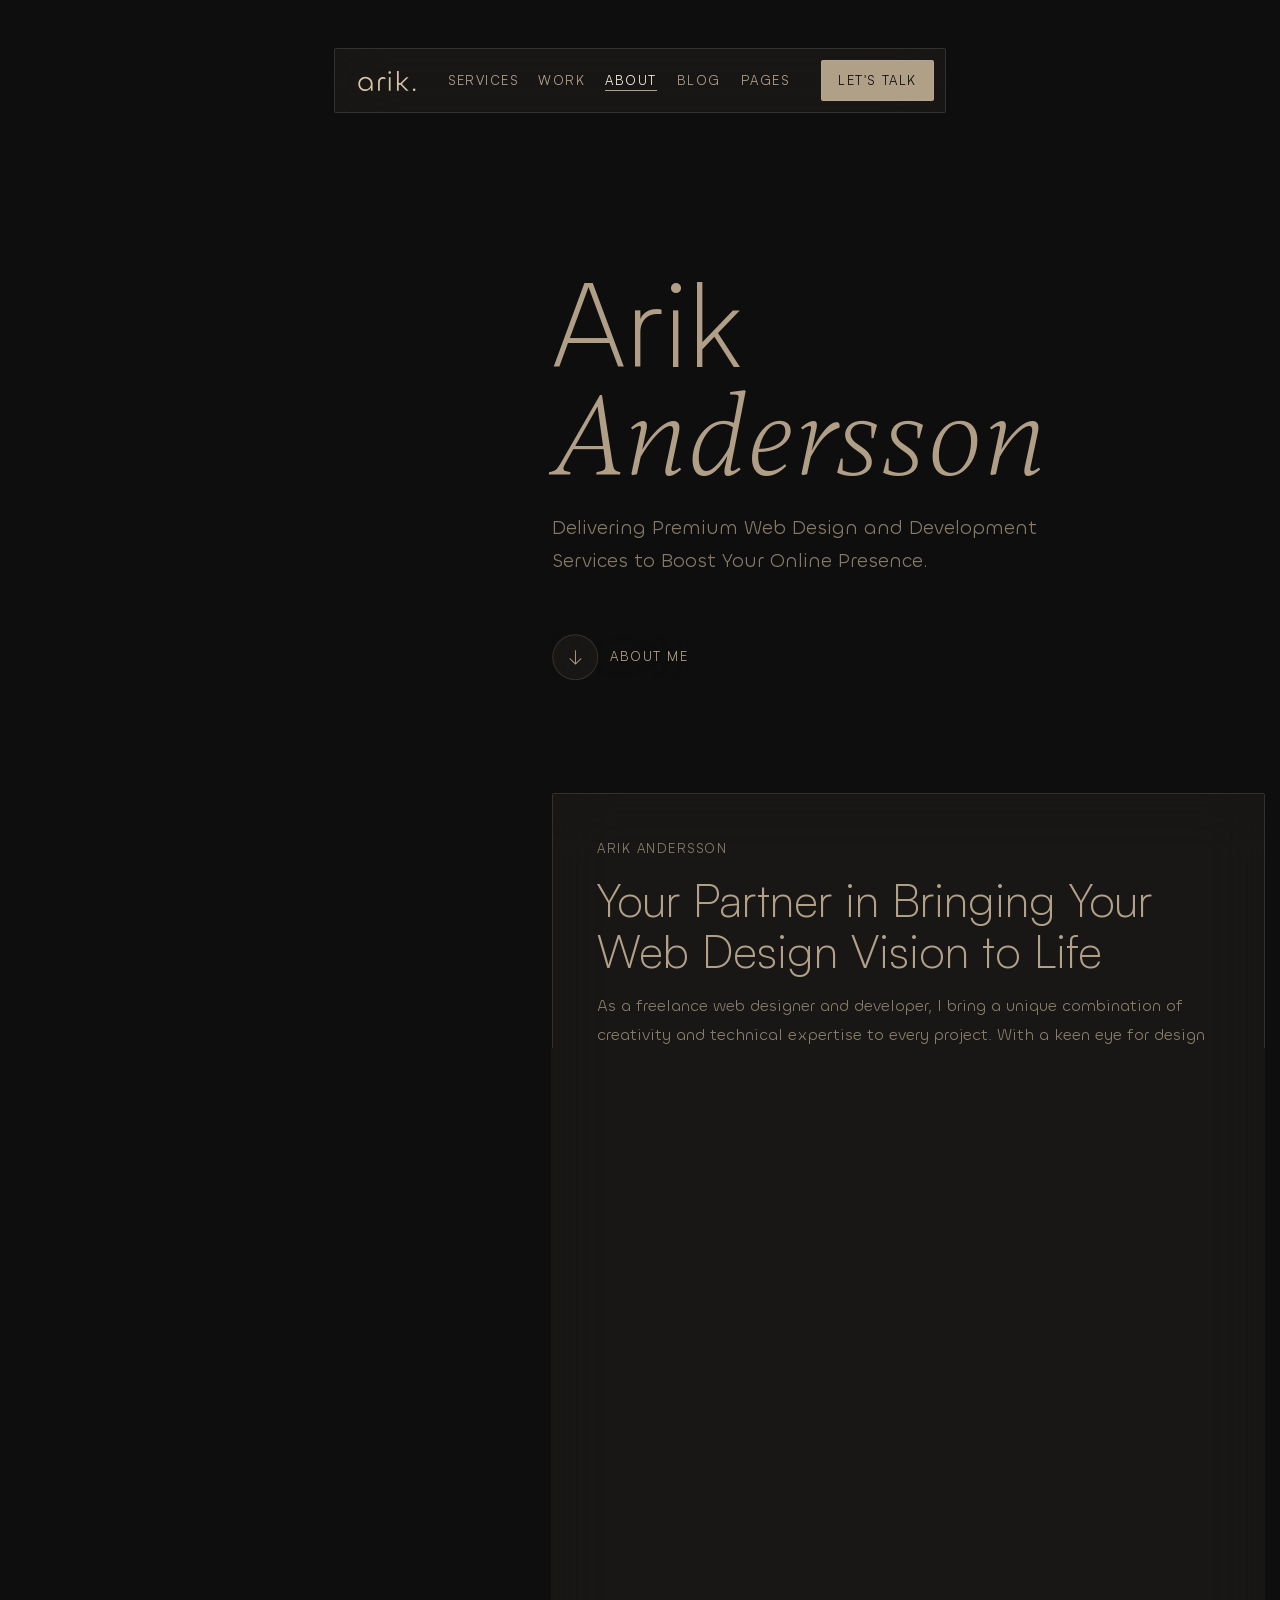
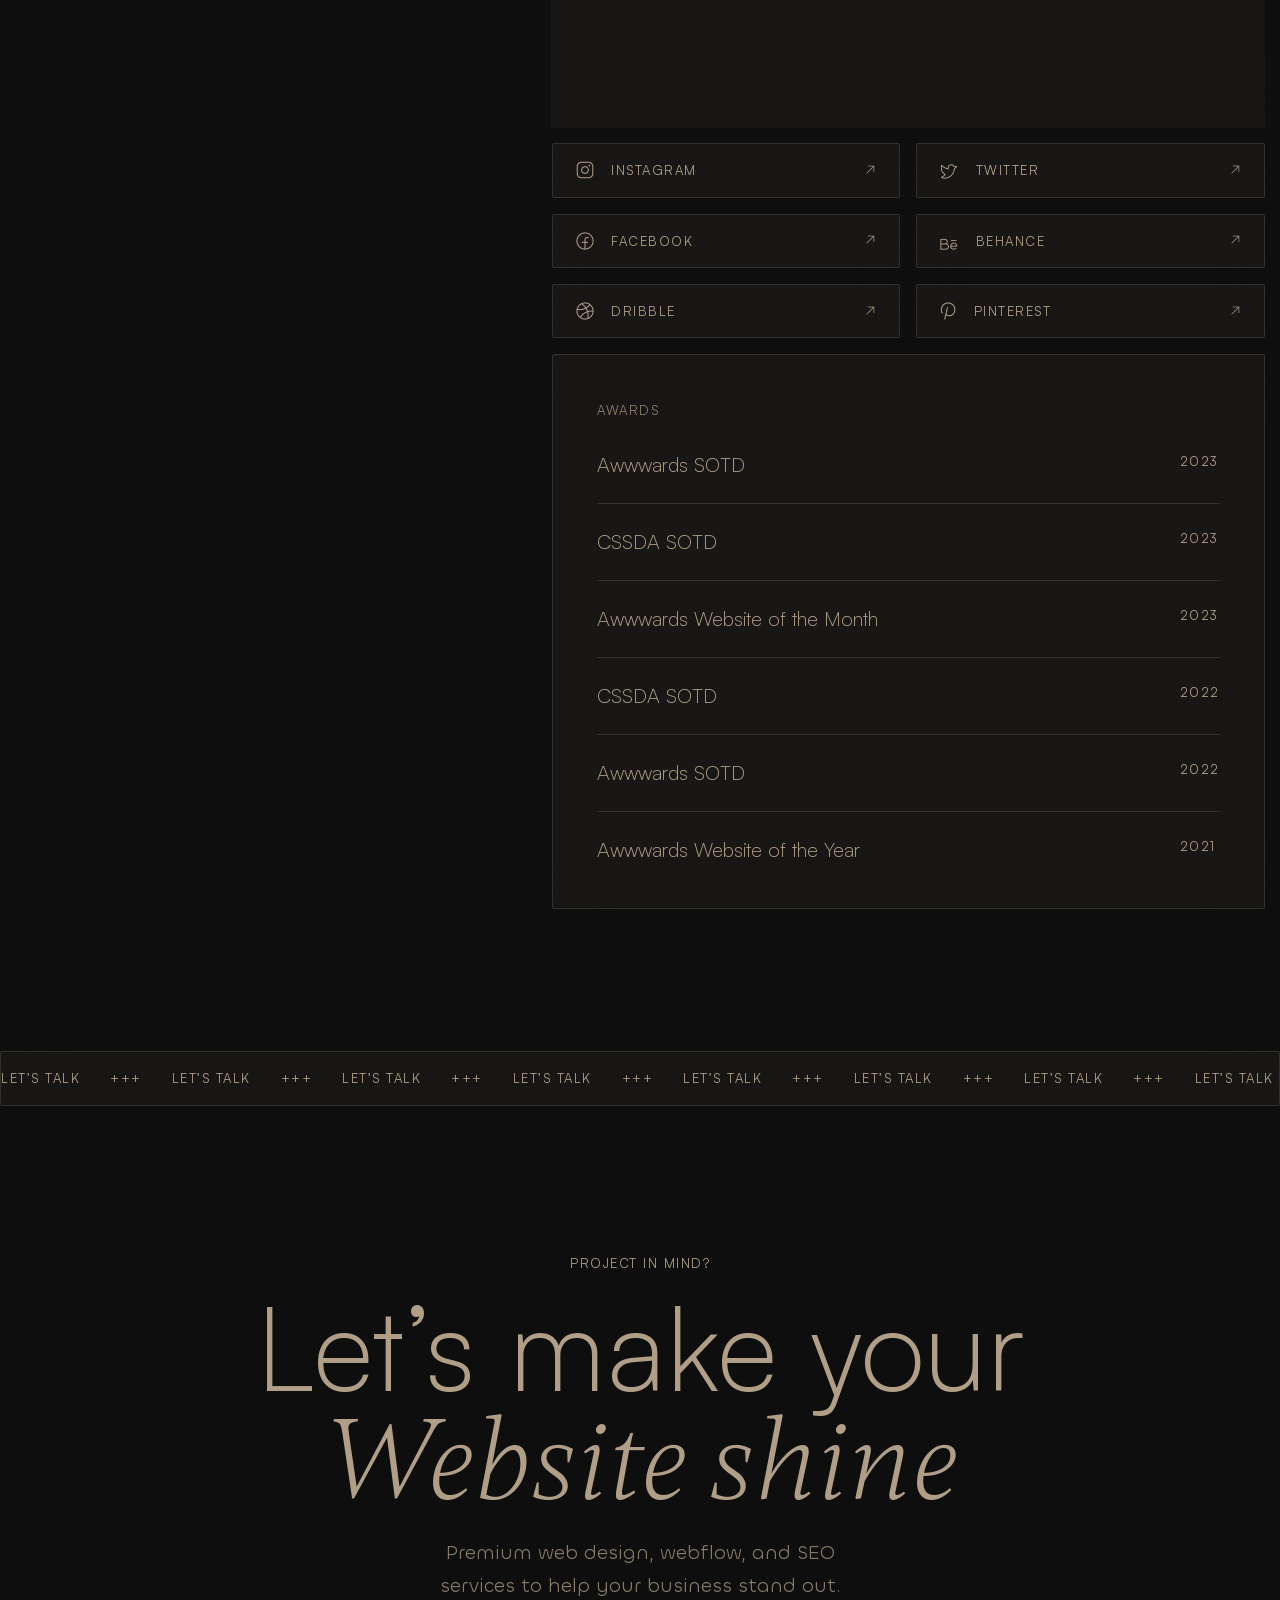
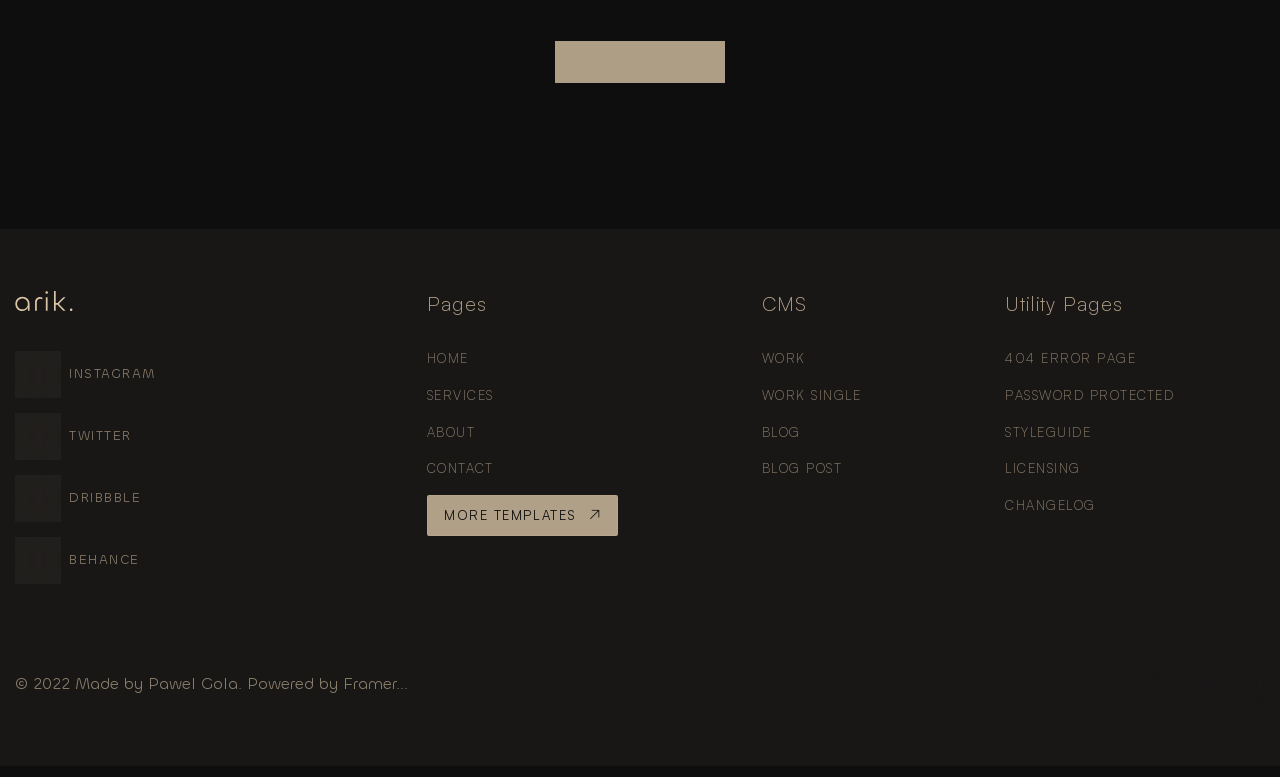
==== about.html @ 5fe17806 "Updates" ====
<!doctype html>
<html lang="en">
	<head>
		<meta charset="UTF-8">
		<meta name="viewport" content="width=device-width, initial-scale=1.0">
		<link rel="preload" href="./assets/fonts/Satoshi-Regular.woff2" as="font" type="font/woff2" crossorigin="anonymous">
		<link rel="preload" href="./assets/fonts/Satoshi-Light.woff2" as="font" type="font/woff2" crossorigin="anonymous">
		<link rel="preload" href="./assets/fonts/Gambetta-LightItalic.woff2" as="font" type="font/woff2" crossorigin="anonymous">
		<link rel="preload" href="./assets/fonts/Chillax-Regular.woff2" as="font" type="font/woff2" crossorigin="anonymous">
		<link rel="preload" href="./assets/fonts/Chillax-Light.woff2" as="font" type="font/woff2" crossorigin="anonymous">
		<link rel="shortcut icon" href="./assets/img/favicon.ico">
		<title>About</title>
		<script type="module" crossorigin="" src="./js/about.min.js?v=1762098791427"></script>
		<link rel="modulepreload" crossorigin="" href="./js/common.min.js?v=1762098791427">
		<link rel="modulepreload" crossorigin="" href="./js/main.min.js?v=1762098791427">
		<link rel="stylesheet" crossorigin="" href="./css/main.min.css?v=1762098791427">
		<link rel="stylesheet" crossorigin="" href="./css/about.min.css?v=1762098791427">
		<link rel="stylesheet" crossorigin="" href="./css/socialblocks.min.css?v=1762098791427">
	</head>
	<body>
		<div class="wrapper">
			<!-- @format -->
			<header data-fls-header="" class="header">
				<div class="header__container">
					<div class="header__body">
						<a href="index.html" class="header__link-logo">
							<img src="./assets/img/logo.svg" alt="Image" class="header__logo">
						</a>
						<div class="header__menu menu">
							<nav class="menu__body">
								<ul class="menu__list">
									<li class="menu__item">
										<a href="services" class="menu__link">Services</a>
									</li>
									<li class="menu__item">
										<a href="work" class="menu__link">Work</a>
									</li>
									<li class="menu__item">
										<a href="about" class="menu__link menu__link--active">About</a>
									</li>
									<li class="menu__item">
										<a href="blog" class="menu__link">Blog</a>
									</li>
									<li class="menu__item">
										<a href="#" class="menu__link">Pages</a>
									</li>
								</ul>
							</nav>
						</div>
						<!--
<fetch url="@components/layout/menu/menu.json">
<each loop='item in response'>
</each>
</fetch>
-->
						<a href="contacts" data-fls-button="" class="header__button button button--lite">Let's talk</a>
						<button type="button" data-fls-menu="" class="icon-menu">
							<span></span>
						</button>
					</div>
				</div>
			</header>
			<!-- @format -->
			<main class="page page--about">
				<article class="about">
					<div class="about__container">
						<figure data-fls-dynamic=".about__header, 768, 1" class="about__picture">
							<picture>
								<source media="(max-width: 600px)" srcset="./assets/img/arik-600.webp" type="image/webp">
								<img class="about__image" alt="Image" src="./assets/img/arik.webp">
							</picture>
						</figure>
						<div class="about__body">
							<div class="about__header">
								<div data-fls-blockhead="" class="about__blockhead blockhead blockhead--left">
									<h1 class="blockhead__title">
										Arik
										<span>Andersson</span>
									</h1>
									<div class="blockhead__text">
										<p>
											Delivering Premium Web Design and Development Services to Boost
              Your Online Presence.
										</p>
									</div>
								</div>
								<a href="#" data-fls-scrollto=".content-about" data-fls-scrollto-top="150" data-fls-button="" class="about__button button button--text button--text-big button--icon-arrow button--arrow-d">About Me</a>
							</div>
							<div class="about__main">
								<section data-fls-border="" class="about__content content-about">
									<div class="content-about__label">Arik Andersson</div>
									<h2 class="content-about__title">Your Partner in Bringing Your Web Design Vision to Life</h2>
									<div class="content-about__text">
										<p>
											As a freelance web designer and developer, I bring a unique
              combination of creativity and technical expertise to every
              project. With a keen eye for design and a passion for delivering
              user-friendly web experiences, I work closely with clients to
              understand their needs and bring their vision to life.
										</p>
										<p>
											My approach is rooted in collaboration and communication, and I
              take pride in my ability to explain technical concepts in simple
              terms. Whether I'm developing a new website from scratch or
              optimizing an existing site for search engines, I always strive
              for excellence in both form and function. With a dedication to
              quality and a commitment to staying on top of the latest trends
              and technologies, I am confident in my ability to deliver
              exceptional results that exceed my clients' expectations.
										</p>
									</div>
									<figure class="content-about__picture">
										<picture>
											<source media="(max-width: 600px)" srcset="./assets/img/about/Image-600.webp" type="image/webp">
											<img alt="Arik" class="content-about__image" src="./assets/img/about/Image.webp">
										</picture>
									</figure>
								</section>
								<ul data-fls-socialblocks="" class="about__social social-blocks">
									<li class="social-blocks__item">
										<a href="#" target="_blank" data-fls-border="" class="social-blocks__link social-blocks__link--icon-s-inst">Instagram</a>
									</li>
									<li class="social-blocks__item">
										<a href="#" target="_blank" data-fls-border="" class="social-blocks__link social-blocks__link--icon-s-twit">Twitter</a>
									</li>
									<li class="social-blocks__item">
										<a data-fls-border="" href="#" target="_blank" class="social-blocks__link social-blocks__link--icon-s-fb">Facebook</a>
									</li>
									<li class="social-blocks__item">
										<a href="#" target="_blank" data-fls-border="" class="social-blocks__link social-blocks__link--icon-s-beh">Behance</a>
									</li>
									<li class="social-blocks__item">
										<a href="#" target="_blank" data-fls-border="" class="social-blocks__link social-blocks__link--icon-s-drb">Dribble</a>
									</li>
									<li class="social-blocks__item">
										<a href="#" target="_blank" data-fls-border="" class="social-blocks__link social-blocks__link--icon-s-pint">Pinterest</a>
									</li>
								</ul>
								<section data-fls-border="" class="about__awards awards-about">
									<h3 class="awards-about__title">Awards</h3>
									<table class="awards-about__table">
										<tr class="awards-about__line">
											<td class="awards-about__label">Awwwards SOTD</td>
											<td class="awards-about__value">2023</td>
										</tr>
										<tr class="awards-about__line">
											<td class="awards-about__label">CSSDA SOTD</td>
											<td class="awards-about__value">2023</td>
										</tr>
										<tr class="awards-about__line">
											<td class="awards-about__label">Awwwards Website of the Month</td>
											<td class="awards-about__value">2023</td>
										</tr>
										<tr class="awards-about__line">
											<td class="awards-about__label">CSSDA SOTD</td>
											<td class="awards-about__value">2022</td>
										</tr>
										<tr class="awards-about__line">
											<td class="awards-about__label">Awwwards SOTD</td>
											<td class="awards-about__value">2022</td>
										</tr>
										<tr class="awards-about__line">
											<td class="awards-about__label">Awwwards Website of the Year</td>
											<td class="awards-about__value">2021</td>
										</tr>
									</table>
								</section>
							</div>
						</div>
					</div>
				</article>
			</main>
			<!-- @format -->
			<aside data-fls-letstalk="" class="lets-talk">
				<div data-fls-border="" data-fls-marquee="" data-fls-marquee-speed="100" class="lets-talk__line line-talk">
					<div class="line-talk__item">Let’s talk</div>
					<div class="line-talk__item">+++</div>
				</div>
				<section class="lets-talk__body">
					<div class="lets-talk__container">
						<div data-fls-blockhead="" class="blockhead blockhead--gap-8">
							<span class="blockhead__label">Project in mind?</span>
							<h2 class="blockhead__title">
								Let’s make your
								<span>Website shine</span>
							</h2>
							<div class="blockhead__text">
								<p>
									Premium web design, webflow, and SEO services to help your business
            stand out.
								</p>
							</div>
							<a href="#" data-fls-button="" class="blockhead__button button button--icon button--lite button--icon-arrow button--arrow-ru">Get in touch</a>
						</div>
					</div>
				</section>
			</aside>
			<!-- @format -->
			<footer data-fls-footer="" class="footer">
				<div class="footer__container">
					<div class="footer__body body-footer">
						<div class="body-footer__content content-footer">
							<a href="#" class="content-footer__link-logo">
								<img src="./assets/img/logo.svg" alt="Logo" class="content-footer__logo">
							</a>
							<ul data-fls-social="" class="content-footer__social social social--text">
								<li class="social__item">
									<a href="#" target="_blank" class="social__link social__link--icon-s-inst">Instagram</a>
								</li>
								<li class="social__item">
									<a href="#" target="_blank" class="social__link social__link--icon-s-twit">Twitter</a>
								</li>
								<li class="social__item">
									<a href="#" target="_blank" class="social__link social__link--icon-s-drb">Dribbble</a>
								</li>
								<li class="social__item">
									<a href="#" target="_blank" class="social__link social__link--icon-s-beh">Behance</a>
								</li>
							</ul>
						</div>
						<div data-fls-spollers="500" class="body-footer__menus">
							<details class="body-footer__menu">
								<summary>
									<h5 class="body-footer__title">Pages</h5>
								</summary>
								<ul class="body-footer__list">
									<li class="body-footer__item">
										<a href="#" class="body-footer__link">Home</a>
									</li>
									<li class="body-footer__item">
										<a href="#" class="body-footer__link">Services</a>
									</li>
									<li class="body-footer__item">
										<a href="#" class="body-footer__link">About</a>
									</li>
									<li class="body-footer__item">
										<a href="#" class="body-footer__link">Contact</a>
									</li>
									<li class="body-footer__item">
										<a href="#" data-fls-button="" class="body-footer__button button button--icon button--lite button--icon-arrow button--arrow-ru">More Templates</a>
									</li>
								</ul>
							</details>
							<details class="body-footer__menu">
								<summary>
									<h5 class="body-footer__title">CMS</h5>
								</summary>
								<ul class="body-footer__list">
									<li class="body-footer__item">
										<a href="#" class="body-footer__link">Work</a>
									</li>
									<li class="body-footer__item">
										<a href="#" class="body-footer__link">Work Single</a>
									</li>
									<li class="body-footer__item">
										<a href="#" class="body-footer__link">Blog</a>
									</li>
									<li class="body-footer__item">
										<a href="#" class="body-footer__link">Blog Post</a>
									</li>
								</ul>
							</details>
							<details class="body-footer__menu">
								<summary>
									<h5 class="body-footer__title">Utility Pages</h5>
								</summary>
								<ul class="body-footer__list">
									<li class="body-footer__item">
										<a href="#" class="body-footer__link">404 Error Page</a>
									</li>
									<li class="body-footer__item">
										<a href="#" class="body-footer__link">Password Protected</a>
									</li>
									<li class="body-footer__item">
										<a href="#" class="body-footer__link">Styleguide</a>
									</li>
									<li class="body-footer__item">
										<a href="#" class="body-footer__link">Licensing</a>
									</li>
									<li class="body-footer__item">
										<a href="#" class="body-footer__link">Changelog</a>
									</li>
								</ul>
							</details>
						</div>
					</div>
					<div class="footer__bottom bottom-footer">
						<div class="bottom-footer__copy">© 2022 Made by Pawel Gola. Powered by Framer...</div>
						<a href="#" data-fls-scrollto="main" data-fls-button="" class="bottom-footer__button button button--text button--text-big button--text-rev button--icon-arrow">To top</a>
					</div>
				</div>
			</footer>
		</div>
	</body>
</html>
---- css/main.min.css ----
*{border:0;margin:0;padding:0}*,:after,:before{box-sizing:border-box}:after,:before{display:inline-block}body,html{height:100%}body{line-height:1;scrollbar-gutter:stable;-ms-text-size-adjust:100%;-moz-text-size-adjust:100%;-webkit-text-size-adjust:100%;-webkit-font-smoothing:antialiased;-moz-osx-font-smoothing:grayscale}button,input,textarea{background-color:transparent;color:inherit;font-family:inherit;font-size:inherit;line-height:inherit}input,textarea{width:100%}label{display:inline-block}button,option,select{cursor:pointer}a{color:inherit;display:inline-block;text-decoration:none}ul li{list-style:none}img{height:auto;max-width:100%;vertical-align:middle}h1,h2,h3,h4,h5,h6{font-size:inherit;font-weight:inherit}@font-face{font-display:swap;font-family:Satoshi;font-style:normal;font-weight:400;src:url(../assets/fonts/Satoshi-Regular.woff2) format("woff2")}@font-face{font-display:swap;font-family:Satoshi;font-style:normal;font-weight:300;src:url(../assets/fonts/Satoshi-Light.woff2) format("woff2")}@font-face{font-display:swap;font-family:Gambetta;font-style:normal;font-weight:400;src:url(../assets/fonts/Gambetta-LightItalic.woff2) format("woff2")}@font-face{font-display:swap;font-family:Chillax;font-style:normal;font-weight:400;src:url(../assets/fonts/Chillax-Regular.woff2) format("woff2")}@font-face{font-display:swap;font-family:Chillax;font-style:normal;font-weight:300;src:url(../assets/fonts/Chillax-Light.woff2) format("woff2")}@font-face{font-display:swap;font-family:iconfont;src:url(../assets/fonts/iconfont.woff2?0c5c655c645f501e19b2b89df40bacbd) format("woff2")}[class*="--icon-"]:before{font-family:iconfont}[class*="--icon-tik"]:before{content:"\f101"}[class*="--icon-s-youtube"]:before{content:"\f102"}[class*="--icon-s-wats"]:before{content:"\f103"}[class*="--icon-s-twit"]:before{content:"\f104"}[class*="--icon-s-twch"]:before{content:"\f105"}[class*="--icon-s-pint"]:before{content:"\f106"}[class*="--icon-s-inst"]:before{content:"\f107"}[class*="--icon-s-fb"]:before{content:"\f108"}[class*="--icon-s-drb"]:before{content:"\f109"}[class*="--icon-s-beh"]:before{content:"\f10a"}[class*="--icon-plus"]:before{content:"\f10b"}[class*="--icon-phone"]:before{content:"\f10c"}[class*="--icon-minus"]:before{content:"\f10d"}[class*="--icon-mail"]:before{content:"\f10e"}[class*="--icon-info"]:before{content:"\f10f"}[class*="--icon-check"]:before{content:"\f110"}[class*="--icon-chain"]:before{content:"\f111"}[class*="--icon-arrow"]:before{content:"\f112"}body{background-color:#0e0e0e;color:hsla(35,41%,75%,.6);font-family:Chillax,sans-serif;font-size:1rem;min-width:20rem}[data-fls-scrolllock] body{overflow:hidden;overscroll-behavior:none;touch-action:none}.wrapper{display:flex;flex-direction:column;min-height:100%;overflow:clip}.wrapper>main{flex:1 1 auto}.wrapper>*{min-width:0}[class*=__container]{margin:0 auto;max-width:89.375rem;padding-left:.9375rem;padding-right:.9375rem}[class*="--arrow-ru"]:before{rotate:45deg}[class*="--arrow-lu"]:before{rotate:-45deg}[class*="--arrow-right"]:before{rotate:90deg}[class*="--arrow-left"]:before{rotate:-90deg}[class*="--arrow-u"]:before{rotate:0deg}[class*="--arrow-d"]:before{rotate:180deg}[class*="--arrow-rd"]:before{rotate:135deg}[class*="--arrow-ld"]:before{rotate:-135deg}[data-fls-spollers] summary{list-style:none}[data-fls-spollers] summary::-webkit-details-marker,[data-fls-spollers] summary::marker{display:none}.spollers{display:grid;gap:.9375rem}.spollers__item{font-size:1.25rem}.spollers__title{border:.0625rem solid #eee;border-radius:.3125rem;cursor:default;list-style:none;padding:.625rem .9375rem;position:relative;text-align:left;width:100%}.spollers__title::-webkit-details-marker,.spollers__title::marker{display:none}.--spoller-init .spollers__title{cursor:pointer}.--spoller-init .spollers__title:after,.--spoller-init .spollers__title:before{background-color:#000;content:"";height:.125rem;position:absolute;right:.625rem;top:50%;transition:transform .5s ease 0s;width:.9375rem}.--spoller-init .spollers__title:before{transform:translate(-75%,-50%) rotate(40deg)}.--spoller-init .spollers__title:after{transform:translateY(-50%) rotate(-40deg)}.--spoller-init .spollers__title.--spoller-active:before{transform:translateX(-75%) rotate(-40deg)}.--spoller-init .spollers__title.--spoller-active:after{transform:rotate(40deg)}.spollers__body{border:.0625rem solid #eee;border-radius:.3125rem;padding:1.25rem}.menu__list{display:flex;flex-wrap:wrap;gap:.1875rem 1.25rem}.menu__link{color:hsla(35,41%,75%,.8);font-family:Satoshi,sans-serif;font-size:.8125rem;letter-spacing:.09375rem;line-height:1.6;position:relative;text-transform:uppercase;transition:color .5s}.menu__link:after{background-color:hsla(35,41%,75%,.8);bottom:0;content:"";height:.03125rem;left:50%;position:absolute;transition:width .5s,left .5s;width:0}.menu__link--active{color:#f9efe1}.menu__link--active:after{left:0;width:100%}.icon-menu{display:none}.header{left:0;pointer-events:none;position:fixed;right:0;top:.9375rem;z-index:50}.header__container{pointer-events:auto}.header__button,.header__link-logo,.header__logo{position:relative;z-index:5}.header__body{align-items:center;display:flex;gap:.9375rem;padding:.75rem .75rem .75rem 1.5rem;position:relative}.header__body:before{backdrop-filter:blur(1.875rem);border:.0625rem solid hsla(35,41%,75%,.15);border-radius:.125rem;content:"";height:100%;left:0;position:absolute;top:0;transition:all .5s;width:100%;z-index:2}.footer,.header__body:before{background-color:hsla(35,41%,75%,.05)}.footer__container{max-width:101.875rem}.body-footer{display:flex;row-gap:1.875rem}.body-footer__content{flex:0 28.75%}.body-footer__menus{display:flex;flex-grow:1;flex-wrap:wrap}.body-footer__menu{flex-grow:1}.body-footer__title{color:hsla(35,41%,75%,.8);font-family:Satoshi,sans-serif;font-size:1.25rem;font-weight:300;letter-spacing:.0625rem;line-height:1.4}.--spoller-init .body-footer__title{align-items:center;display:flex;gap:.3125rem}.--spoller-init .body-footer__title:after{color:#fff;content:"";content:"\f112";font-family:iconfont;font-size:.625rem;rotate:180deg;transition:rotate .3s}.--spoller-active .body-footer__title:after{rotate:0deg}.body-footer__item:not(:last-child){margin-bottom:1rem}.body-footer__link{font-family:Satoshi,sans-serif;font-size:.8125rem;font-weight:300;letter-spacing:.09375rem;line-height:1.6;text-transform:uppercase;transition:color .3s}.body-footer__button{white-space:nowrap}.content-footer{display:flex;flex-direction:column}.content-footer__social.social{gap:1rem}.bottom-footer{align-items:center;display:flex;gap:1.25rem;justify-content:space-between}.bottom-footer__copy,.button{line-height:1.6}.button{align-items:center;backdrop-filter:blur(1.875rem);background-color:hsla(35,41%,75%,.05);border:.0625rem solid hsla(35,41%,75%,.15);border-radius:.125rem;color:hsla(35,41%,75%,.8);display:inline-flex;font-family:Satoshi,sans-serif;font-size:.8125rem;height:2.5625rem;justify-content:center;letter-spacing:.12em;padding:.625rem 1rem;text-transform:uppercase;transition:all .5s}.button--lite{background-color:hsla(35,41%,75%,.8);border:.0625rem solid hsla(35,41%,75%,.15);color:#0e0e0e}.button--icon{flex-direction:row-reverse;gap:.75rem}.button--icon:before{display:inline-block;font-size:.8125rem}.button--text{background-color:transparent;border:none;gap:.75rem;padding:0}.button--text:before{align-content:center;aspect-ratio:1;background-color:hsla(35,41%,75%,.05);border:.0625rem solid hsla(35,41%,75%,.15);border-radius:50%;text-align:center;transition:all .5s;width:2rem}.button--text-rev{flex-direction:row-reverse}.button--fw{width:100%}.social{align-items:center;display:flex;flex-wrap:wrap;gap:.625rem}.social--text .social__link{align-items:center;display:flex;font-size:.8125rem;gap:.5rem;letter-spacing:.09375rem;line-height:1.6;text-transform:uppercase}.social__item{flex-shrink:0}.social__link:before{align-content:center;aspect-ratio:1;backdrop-filter:blur(1.875rem);background-color:hsla(35,41%,75%,.05);border:.0625rem solid hsla(35,41%,75%,.15);border-radius:50%;font-size:.8125rem;text-align:center;transition:all .5s;width:2.875rem}html:not([data-fls-touch]) .social__link:hover:before{background-color:hsla(35,41%,75%,.8);color:#0e0e0e}.line-talk__item{color:hsla(35,41%,75%,.8);font-family:Satoshi,sans-serif;font-size:.8125rem;letter-spacing:.09375rem;line-height:1.6;padding-block:1rem;text-transform:uppercase}[data-fls-border]{backdrop-filter:blur(1.875rem);background-color:hsla(35,41%,75%,.05);border:.0625rem solid hsla(35,41%,75%,.15);border-radius:.125rem}.blockhead{display:grid;justify-items:center;text-align:center;text-wrap:balance}.blockhead--gap-8{gap:.5rem}.blockhead--left{justify-items:start;text-align:left}.blockhead__label,.blockhead__title{color:hsla(35,41%,75%,.8);font-family:Satoshi,sans-serif;max-width:62.5rem}.blockhead__label{font-size:.8125rem;letter-spacing:.09375rem;line-height:1.6;text-transform:uppercase}.blockhead__title{font-weight:300}.blockhead__title span{display:block;font-family:Gambetta,serif}.blockhead__text{line-height:1.7;max-width:37.5rem}.blockhead__button{margin-top:1.5rem}@media (max-width:53.125em){.body-footer,.body-footer__menus{column-gap:1.25rem}}@media (max-height:53.125em) and (max-width:20em){.blockhead__title--size-160{font-size:2.8125rem}}@media (max-width:47.99875em) and (any-hover:none){.icon-menu{cursor:default}}@media (max-width:47.99875em){.menu{flex-grow:1}.menu__body{background-color:hsla(0,0%,5%,.8);height:100svh;left:100%;overflow:auto;padding:6.875rem .9375rem 1.875rem}.menu__body,.menu__body:before{position:fixed;top:0;transition:left .3s;width:100%}.menu__body:before{content:"";height:4.375rem;left:-100%;z-index:2}[data-fls-menu-open] .menu__body,[data-fls-menu-open] .menu__body:before{left:0}.menu__list{align-items:flex-end;flex-direction:column;gap:.9375rem 1.25rem}.menu__link{font-size:1.5rem}.icon-menu{display:block;height:1.125rem;position:relative;width:1.875rem;z-index:5}.icon-menu span,.icon-menu:after,.icon-menu:before{background-color:hsla(35,41%,75%,.8);content:"";height:.125rem;position:absolute;right:0;transition:all .3s ease 0s;width:100%}.icon-menu:before{top:0}.icon-menu:after{bottom:0}.icon-menu span{top:calc(50% - .0625rem)}[data-fls-menu-open] .icon-menu span{width:0}[data-fls-menu-open] .icon-menu:before{top:calc(50% - .0625rem);transform:rotate(-45deg)}[data-fls-menu-open] .icon-menu:after{bottom:calc(50% - .0625rem);transform:rotate(45deg)}.body-footer{flex-direction:column}.body-footer__menus{justify-content:center}.content-footer{align-items:center;text-align:center}.content-footer__social.social{justify-content:center}.content-footer__social.social .social__link{font-size:0;gap:0}.bottom-footer{align-items:center;flex-direction:column;justify-content:center;text-align:center}}@media (max-width:34.375em){.body-footer__button.button{font-size:.75rem;letter-spacing:.0125rem}}@media (max-width:31.25em){.body-footer__menu,.body-footer__menus{align-items:center;flex-direction:column}.body-footer__menu{display:flex;justify-content:center;text-align:center}}@media (max-width:29.99875em){.button{letter-spacing:.05em}}@media (max-width:20em){.footer{padding-block:2.5rem}.footer__body{margin-bottom:1.875rem}.body-footer__menus{row-gap:1.25rem}.body-footer__list{padding-top:1.25rem}.content-footer{gap:1.25rem}.button--text-big:before{font-size:.8125rem;width:2.1875rem}.lets-talk__body{padding-bottom:3.75rem;padding-top:3.75rem}.blockhead{gap:.5rem}.blockhead__title{font-size:2.8125rem}.blockhead__title--size-80{font-size:1.875rem}.blockhead__title--size-96{font-size:2.375rem}.blockhead__title--size-160{font-size:2.8125rem}.blockhead__text{font-size:.9375rem}.blockhead__text--size-18{font-size:.875rem}.blockhead__text--size-24{font-size:1rem}}@media (max-height:53.125em) and (min-width:89.375em){.blockhead__title--size-160{font-size:8rem}}@media (max-height:53.125em) and (min-width:20em) and (max-width:89.375em){.blockhead__title--size-160{font-size:clamp(2.8125rem,1.31700450450625rem + 7.4774774775vw,8rem)}}@media (min-width:20em) and (max-width:89.375em){.footer{padding-block:clamp(2.5rem,2.06756756756875rem + 2.1621621622vw,4rem)}.footer__body{margin-bottom:clamp(1.875rem,.82995495495625rem + 5.2252252252vw,5.5rem)}.body-footer__menus{row-gap:clamp(1.25rem,.8896396396375rem + 1.8018018018vw,2.5rem)}.body-footer__list{padding-top:clamp(1.25rem,1.03378378378125rem + 1.0810810811vw,2rem)}.content-footer{gap:clamp(1.25rem,.8355855855875rem + 2.0720720721vw,2.6875rem)}.button--text-big:before{font-size:clamp(.8125rem,.7764639639625rem + .1801801802vw,.9375rem);width:clamp(2.1875rem,1.95326576576875rem + 1.1711711712vw,3rem)}.lets-talk__body{padding-bottom:clamp(3.75rem,1.9481981982rem + 9.009009009vw,10rem);padding-top:clamp(3.75rem,1.9481981982rem + 9.009009009vw,10rem)}.blockhead{gap:clamp(.5rem,.35585585585625rem + .7207207207vw,1rem)}.blockhead__title{font-size:clamp(2.8125rem,1.31700450450625rem + 7.4774774775vw,8rem)}.blockhead__title--size-80{font-size:clamp(1.875rem,.9740990991rem + 4.5045045045vw,5rem)}.blockhead__title--size-96{font-size:clamp(2.375rem,.1768018018rem + 10.990990991vw,10rem)}.blockhead__title--size-160{font-size:clamp(2.8125rem,.740427927925rem + 10.3603603604vw,10rem)}.blockhead__text{font-size:clamp(.9375rem,.8474099099125rem + .4504504505vw,1.25rem)}.blockhead__text--size-18{font-size:clamp(.875rem,.802927927925rem + .3603603604vw,1.125rem)}.blockhead__text--size-24{font-size:clamp(1rem,.85585585585625rem + .7207207207vw,1.5rem)}}@media (min-width:47.99875em){.menu{position:relative;z-index:5}.header{top:3rem}.header__body{gap:2rem;padding-left:1.5rem}.header{display:flex;justify-content:center}.content-footer__social.social{align-items:flex-start;flex-direction:column}}@media (min-width:53.125em) and (max-width:89.375em){.body-footer,.body-footer__menus{column-gap:clamp(1.25rem,-2.78017241379375rem + 7.5862068966vw,4rem)}}@media (min-width:89.375em){.footer{padding-block:4rem}.footer__body{margin-bottom:5.5rem}.body-footer,.body-footer__menus{column-gap:4rem}.body-footer__menus{row-gap:2.5rem}.body-footer__list{padding-top:2rem}.content-footer{gap:2.6875rem}.button--text-big:before{font-size:.9375rem;width:3rem}.lets-talk__body{padding-bottom:10rem;padding-top:10rem}.blockhead{gap:1rem}.blockhead__title{font-size:8rem}.blockhead__title--size-80{font-size:5rem}.blockhead__title--size-160,.blockhead__title--size-96{font-size:10rem}.blockhead__text{font-size:1.25rem}.blockhead__text--size-18{font-size:1.125rem}.blockhead__text--size-24{font-size:1.5rem}}@media (any-hover:hover){.menu__link:hover{color:#f9efe1}.menu__link:hover:after{left:0;width:100%}.button:hover{background-color:hsla(35,41%,75%,.8);color:#0e0e0e}.button--lite:hover{background-color:hsla(35,41%,75%,.05);color:hsla(35,41%,75%,.8)}.button--text:hover{background-color:transparent;color:hsla(35,41%,75%,.8)}.button--text:hover:before{background-color:hsla(35,41%,75%,.8);color:#0e0e0e}}@media (any-hover:hover) and (any-pointer:fine){.body-footer__link:hover{color:hsla(35,41%,75%,.8)}}
---- css/about.min.css ----
.about__container{row-gap:1.875rem}.about__picture{position:relative}.about__image{mix-blend-mode:lighten;position:sticky;top:0}.about__main{display:grid;gap:1rem}.about__social>*{flex:1 1 16rem}.content-about{display:grid;gap:1rem}.content-about__label{font-family:Satoshi,sans-serif;font-size:.8125rem;letter-spacing:.09375rem;line-height:1.6;text-transform:uppercase}.content-about__title{color:hsla(35,41%,75%,.8);font-family:Satoshi,sans-serif;font-weight:300;line-height:1.1}.content-about__text{line-height:1.8}.content-about__text p:not(:last-child){margin-bottom:1.5625rem}.content-about__picture{border:.0625rem solid hsla(35,41%,75%,.15);border-radius:.125rem;overflow:hidden;position:relative}.content-about__picture:before{background:url(../assets/img/noise.webp) 0 0 repeat;content:"";height:100%;left:0;position:absolute;top:0;width:100%}.awards-about__title{font-family:Satoshi,sans-serif;font-size:.8125rem;letter-spacing:.09375rem;line-height:1.6;text-transform:uppercase}.awards-about__table{border-collapse:collapse;color:hsla(35,41%,75%,.8);font-family:Satoshi,sans-serif}.awards-about__line td{border-bottom:.0625rem solid hsla(35,41%,75%,.15);padding-block:1.5rem}.awards-about__line:first-child td{padding-top:0}.awards-about__line:last-child td{border:0;padding-bottom:0}.awards-about__label{font-size:1.25rem;font-weight:300;line-height:1.4;padding-right:.625rem;width:100%}.awards-about__value{font-size:.8125rem;letter-spacing:.09375rem;line-height:1.6;vertical-align:top}@media (max-width:47.99875em){.about__header{display:flex;flex-direction:column}.about__blockhead{justify-items:center;text-align:center}}@media (max-width:20em){.page--about{padding-bottom:1.875rem;padding-top:6.25rem}.about__container{column-gap:1.875rem}.about__body{padding-top:.625rem}.about__header:not(:last-child){margin-bottom:2.5rem}.about__blockhead:not(:last-child){margin-bottom:1.25rem}.content-about{padding:1.25rem}.content-about__title{font-size:2rem}.awards-about{padding:1.25rem}.awards-about__title:not(:last-child){margin-bottom:1.25rem}}@media (min-width:20em) and (max-width:89.375em){.page--about{padding-bottom:clamp(1.875rem,-.46734234234375rem + 11.7117117117vw,10rem);padding-top:clamp(6.25rem,4.01576576576875rem + 11.1711711712vw,14rem)}.about__container{column-gap:clamp(1.875rem,.9740990991rem + 4.5045045045vw,5rem)}.about__body{padding-top:clamp(.625rem,-.347972972975rem + 4.8648648649vw,4rem)}.about__header:not(:last-child){margin-bottom:clamp(2.5rem,.9144144144125rem + 7.9279279279vw,8rem)}.about__blockhead:not(:last-child){margin-bottom:clamp(1.25rem,.45720720720625rem + 3.963963964vw,4rem)}.content-about{padding:clamp(1.25rem,.74549549549375rem + 2.5225225225vw,3rem)}.content-about__title{font-size:clamp(2rem,1.7117117117125rem + 1.4414414414vw,3rem)}.awards-about{padding:clamp(1.25rem,.74549549549375rem + 2.5225225225vw,3rem)}.awards-about__title:not(:last-child){margin-bottom:clamp(1.25rem,1.03378378378125rem + 1.0810810811vw,2rem)}}@media (min-width:47.99875em){.about__container{display:flex}.about__picture{flex:1 1 32.5rem}.about__body{flex:1 1 50rem}}@media (min-width:89.375em){.page--about{padding-bottom:10rem;padding-top:14rem}.about__container{column-gap:5rem}.about__body{padding-top:4rem}.about__header:not(:last-child){margin-bottom:8rem}.about__blockhead:not(:last-child){margin-bottom:4rem}.content-about{padding:3rem}.content-about__title{font-size:3rem}.awards-about{padding:3rem}.awards-about__title:not(:last-child){margin-bottom:2rem}}
---- css/socialblocks.min.css ----
.social-blocks{display:flex;flex-wrap:wrap;gap:1rem}.social-blocks__link{align-items:center;color:hsla(35,41%,75%,.8);display:grid;font-family:Satoshi,sans-serif;font-size:.8125rem;gap:1rem;grid-template-columns:auto 1fr auto;letter-spacing:.09375rem;line-height:1.7;text-transform:uppercase;transition:all .3s}.social-blocks__link:before{font-size:1.125rem;line-height:1}.social-blocks__link:after{content:"\f112";font-family:iconfont;font-size:.6875rem;line-height:1;rotate:45deg}@media (max-width:20em){.social-blocks__link{padding-block:.625rem;padding-inline:.9375rem}}@media (min-width:20em) and (max-width:89.375em){.social-blocks__link{padding-block:clamp(.625rem,.51689189189375rem + .5405405405vw,1rem);padding-inline:clamp(.9375rem,.7753378378375rem + .8108108108vw,1.5rem)}}@media (min-width:89.375em){.social-blocks__link{padding-block:1rem;padding-inline:1.5rem}}@media (any-hover:hover) and (any-pointer:fine){.social-blocks__link:hover{background-color:hsla(35,41%,75%,.8);color:#0e0e0e}}
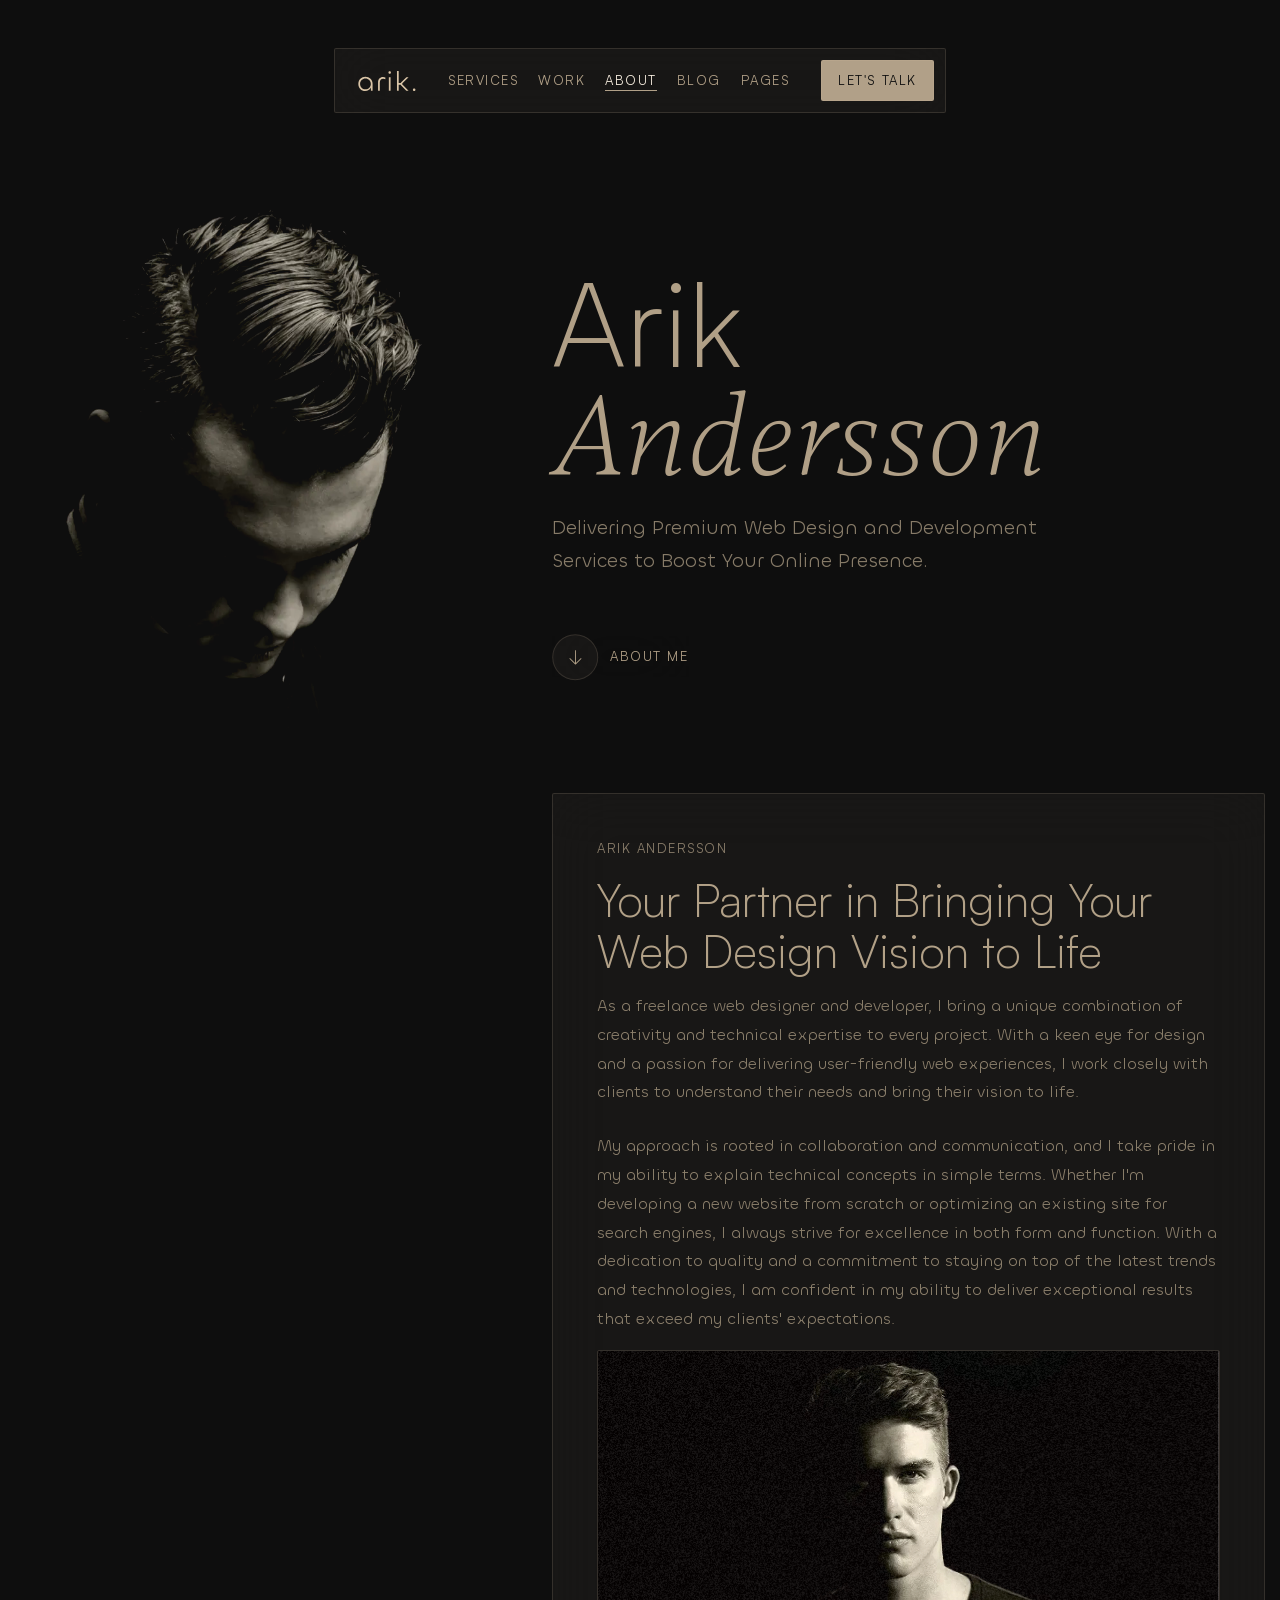
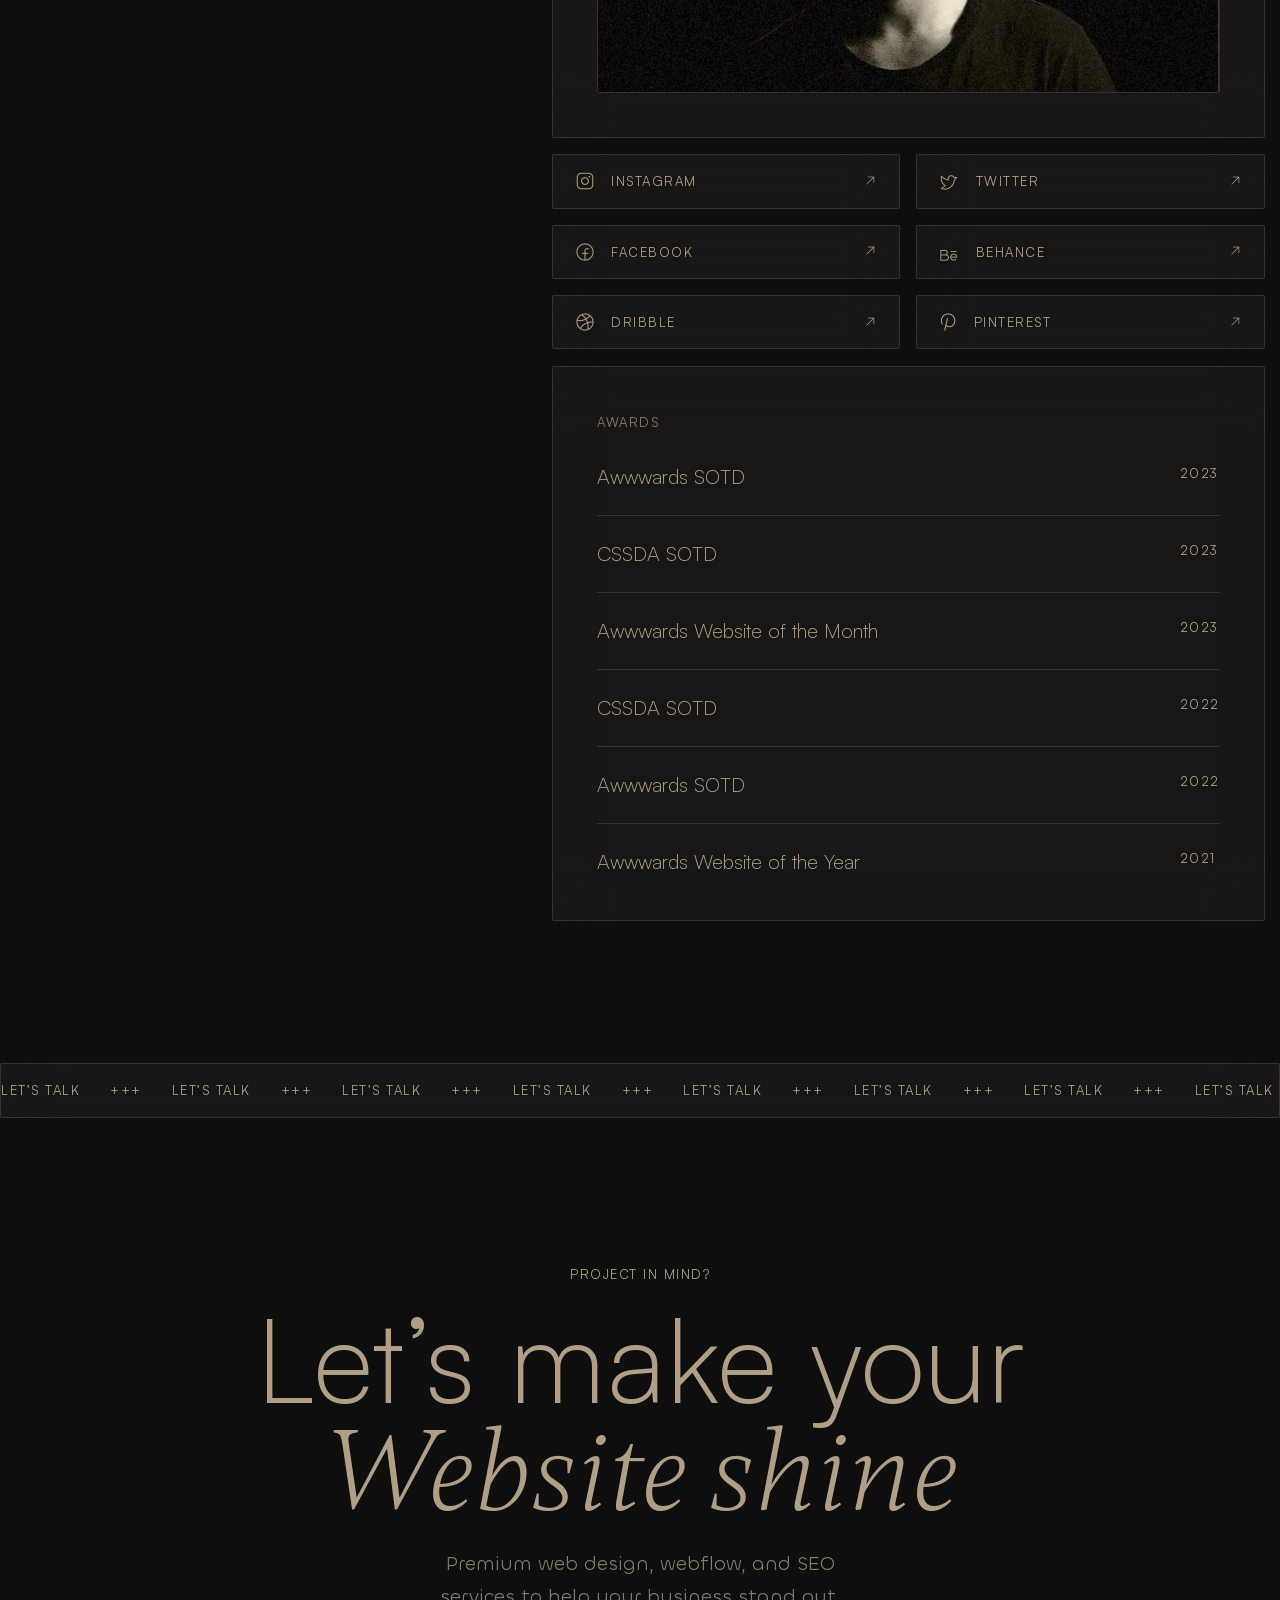
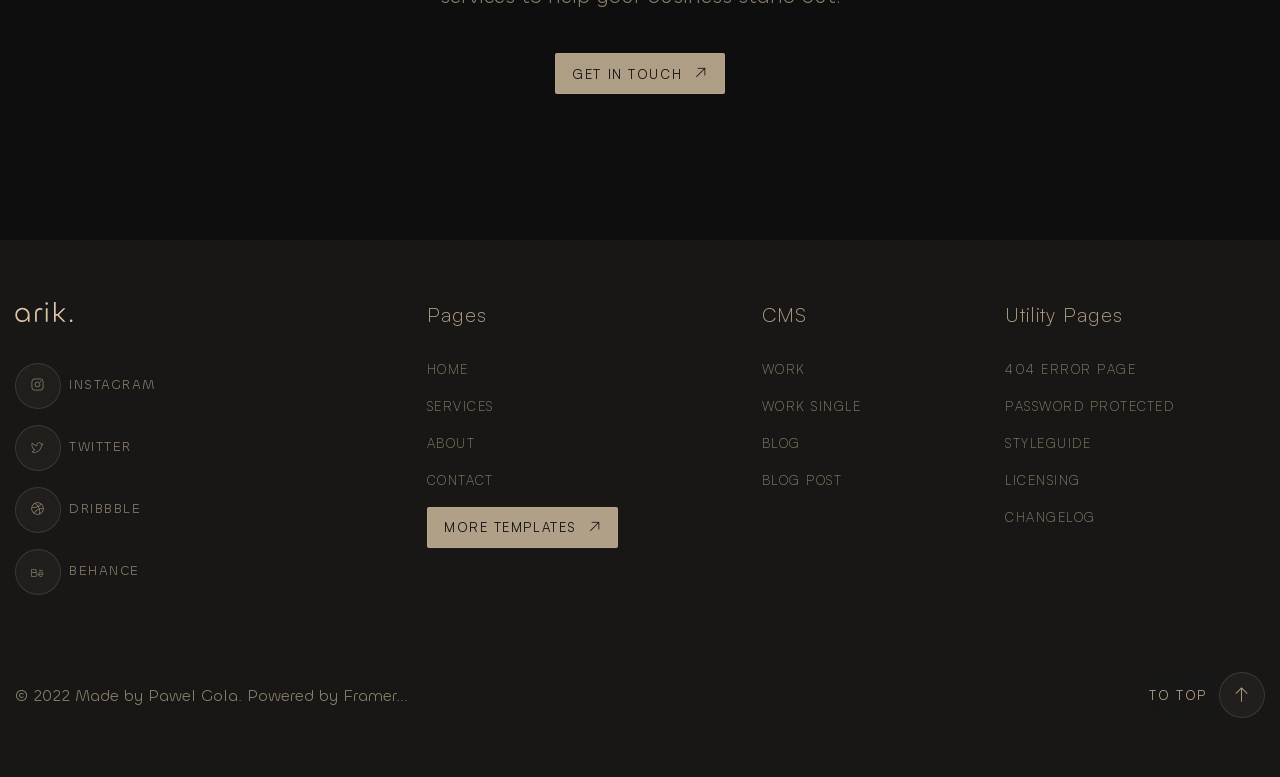
==== commit 3cf725d6: "Updates" ====
--- a/about.html
+++ b/about.html
@@ -10,17 +10,17 @@
 		<link rel="preload" href="./assets/fonts/Chillax-Light.woff2" as="font" type="font/woff2" crossorigin="anonymous">
 		<link rel="shortcut icon" href="./assets/img/favicon.ico">
 		<title>About</title>
-		<script type="module" crossorigin="" src="./js/about.min.js?v=1762098791427"></script>
-		<link rel="modulepreload" crossorigin="" href="./js/common.min.js?v=1762098791427">
-		<link rel="modulepreload" crossorigin="" href="./js/main.min.js?v=1762098791427">
-		<link rel="stylesheet" crossorigin="" href="./css/main.min.css?v=1762098791427">
-		<link rel="stylesheet" crossorigin="" href="./css/about.min.css?v=1762098791427">
-		<link rel="stylesheet" crossorigin="" href="./css/socialblocks.min.css?v=1762098791427">
+		<script type="module" crossorigin="" src="./js/about.min.js?v=1763069227284"></script>
+		<link rel="modulepreload" crossorigin="" href="./js/common.min.js?v=1763069227284">
+		<link rel="modulepreload" crossorigin="" href="./js/main.min.js?v=1763069227284">
+		<link rel="stylesheet" crossorigin="" href="./css/main.min.css?v=1763069227284">
+		<link rel="stylesheet" crossorigin="" href="./css/about.min.css?v=1763069227284">
+		<link rel="stylesheet" crossorigin="" href="./css/socialblocks.min.css?v=1763069227284">
 	</head>
 	<body>
 		<div class="wrapper">
 			<!-- @format -->
-			<header data-fls-header="" class="header">
+			<header data-fls-header="" data-fls-header-scroll="100" data-fls-header-scroll-show="1000" class="header">
 				<div class="header__container">
 					<div class="header__body">
 						<a href="index.html" class="header__link-logo">
@@ -179,18 +179,20 @@
 				<section class="lets-talk__body">
 					<div class="lets-talk__container">
 						<div data-fls-blockhead="" class="blockhead blockhead--gap-8">
-							<span class="blockhead__label">Project in mind?</span>
-							<h2 class="blockhead__title">
+							<span data-fls-watcher="" data-fls-watcher-once="" class="blockhead__label">Project in mind?</span>
+							<h2 data-fls-watcher="" data-fls-watcher-once="" class="blockhead__title">
 								Let’s make your
 								<span>Website shine</span>
 							</h2>
-							<div class="blockhead__text">
+							<div data-fls-watcher="" data-fls-watcher-once="" class="blockhead__text">
 								<p>
 									Premium web design, webflow, and SEO services to help your business
             stand out.
 								</p>
 							</div>
-							<a href="#" data-fls-button="" class="blockhead__button button button--icon button--lite button--icon-arrow button--arrow-ru">Get in touch</a>
+							<div data-fls-watcher="" data-fls-watcher-once="" class="blockhead__footer">
+								<a href="#" data-fls-button="" class="blockhead__button button button--icon button--lite button--icon-arrow button--arrow-ru">Get in touch</a>
+							</div>
 						</div>
 					</div>
 				</section>
--- a/css/main.min.css
+++ b/css/main.min.css
@@ -1 +1 @@
-*{border:0;margin:0;padding:0}*,:after,:before{box-sizing:border-box}:after,:before{display:inline-block}body,html{height:100%}body{line-height:1;scrollbar-gutter:stable;-ms-text-size-adjust:100%;-moz-text-size-adjust:100%;-webkit-text-size-adjust:100%;-webkit-font-smoothing:antialiased;-moz-osx-font-smoothing:grayscale}button,input,textarea{background-color:transparent;color:inherit;font-family:inherit;font-size:inherit;line-height:inherit}input,textarea{width:100%}label{display:inline-block}button,option,select{cursor:pointer}a{color:inherit;display:inline-block;text-decoration:none}ul li{list-style:none}img{height:auto;max-width:100%;vertical-align:middle}h1,h2,h3,h4,h5,h6{font-size:inherit;font-weight:inherit}@font-face{font-display:swap;font-family:Satoshi;font-style:normal;font-weight:400;src:url(../assets/fonts/Satoshi-Regular.woff2) format("woff2")}@font-face{font-display:swap;font-family:Satoshi;font-style:normal;font-weight:300;src:url(../assets/fonts/Satoshi-Light.woff2) format("woff2")}@font-face{font-display:swap;font-family:Gambetta;font-style:normal;font-weight:400;src:url(../assets/fonts/Gambetta-LightItalic.woff2) format("woff2")}@font-face{font-display:swap;font-family:Chillax;font-style:normal;font-weight:400;src:url(../assets/fonts/Chillax-Regular.woff2) format("woff2")}@font-face{font-display:swap;font-family:Chillax;font-style:normal;font-weight:300;src:url(../assets/fonts/Chillax-Light.woff2) format("woff2")}@font-face{font-display:swap;font-family:iconfont;src:url(../assets/fonts/iconfont.woff2?0c5c655c645f501e19b2b89df40bacbd) format("woff2")}[class*="--icon-"]:before{font-family:iconfont}[class*="--icon-tik"]:before{content:"\f101"}[class*="--icon-s-youtube"]:before{content:"\f102"}[class*="--icon-s-wats"]:before{content:"\f103"}[class*="--icon-s-twit"]:before{content:"\f104"}[class*="--icon-s-twch"]:before{content:"\f105"}[class*="--icon-s-pint"]:before{content:"\f106"}[class*="--icon-s-inst"]:before{content:"\f107"}[class*="--icon-s-fb"]:before{content:"\f108"}[class*="--icon-s-drb"]:before{content:"\f109"}[class*="--icon-s-beh"]:before{content:"\f10a"}[class*="--icon-plus"]:before{content:"\f10b"}[class*="--icon-phone"]:before{content:"\f10c"}[class*="--icon-minus"]:before{content:"\f10d"}[class*="--icon-mail"]:before{content:"\f10e"}[class*="--icon-info"]:before{content:"\f10f"}[class*="--icon-check"]:before{content:"\f110"}[class*="--icon-chain"]:before{content:"\f111"}[class*="--icon-arrow"]:before{content:"\f112"}body{background-color:#0e0e0e;color:hsla(35,41%,75%,.6);font-family:Chillax,sans-serif;font-size:1rem;min-width:20rem}[data-fls-scrolllock] body{overflow:hidden;overscroll-behavior:none;touch-action:none}.wrapper{display:flex;flex-direction:column;min-height:100%;overflow:clip}.wrapper>main{flex:1 1 auto}.wrapper>*{min-width:0}[class*=__container]{margin:0 auto;max-width:89.375rem;padding-left:.9375rem;padding-right:.9375rem}[class*="--arrow-ru"]:before{rotate:45deg}[class*="--arrow-lu"]:before{rotate:-45deg}[class*="--arrow-right"]:before{rotate:90deg}[class*="--arrow-left"]:before{rotate:-90deg}[class*="--arrow-u"]:before{rotate:0deg}[class*="--arrow-d"]:before{rotate:180deg}[class*="--arrow-rd"]:before{rotate:135deg}[class*="--arrow-ld"]:before{rotate:-135deg}[data-fls-spollers] summary{list-style:none}[data-fls-spollers] summary::-webkit-details-marker,[data-fls-spollers] summary::marker{display:none}.spollers{display:grid;gap:.9375rem}.spollers__item{font-size:1.25rem}.spollers__title{border:.0625rem solid #eee;border-radius:.3125rem;cursor:default;list-style:none;padding:.625rem .9375rem;position:relative;text-align:left;width:100%}.spollers__title::-webkit-details-marker,.spollers__title::marker{display:none}.--spoller-init .spollers__title{cursor:pointer}.--spoller-init .spollers__title:after,.--spoller-init .spollers__title:before{background-color:#000;content:"";height:.125rem;position:absolute;right:.625rem;top:50%;transition:transform .5s ease 0s;width:.9375rem}.--spoller-init .spollers__title:before{transform:translate(-75%,-50%) rotate(40deg)}.--spoller-init .spollers__title:after{transform:translateY(-50%) rotate(-40deg)}.--spoller-init .spollers__title.--spoller-active:before{transform:translateX(-75%) rotate(-40deg)}.--spoller-init .spollers__title.--spoller-active:after{transform:rotate(40deg)}.spollers__body{border:.0625rem solid #eee;border-radius:.3125rem;padding:1.25rem}.menu__list{display:flex;flex-wrap:wrap;gap:.1875rem 1.25rem}.menu__link{color:hsla(35,41%,75%,.8);font-family:Satoshi,sans-serif;font-size:.8125rem;letter-spacing:.09375rem;line-height:1.6;position:relative;text-transform:uppercase;transition:color .5s}.menu__link:after{background-color:hsla(35,41%,75%,.8);bottom:0;content:"";height:.03125rem;left:50%;position:absolute;transition:width .5s,left .5s;width:0}.menu__link--active{color:#f9efe1}.menu__link--active:after{left:0;width:100%}.icon-menu{display:none}.header{left:0;pointer-events:none;position:fixed;right:0;top:.9375rem;z-index:50}.header__container{pointer-events:auto}.header__button,.header__link-logo,.header__logo{position:relative;z-index:5}.header__body{align-items:center;display:flex;gap:.9375rem;padding:.75rem .75rem .75rem 1.5rem;position:relative}.header__body:before{backdrop-filter:blur(1.875rem);border:.0625rem solid hsla(35,41%,75%,.15);border-radius:.125rem;content:"";height:100%;left:0;position:absolute;top:0;transition:all .5s;width:100%;z-index:2}.footer,.header__body:before{background-color:hsla(35,41%,75%,.05)}.footer__container{max-width:101.875rem}.body-footer{display:flex;row-gap:1.875rem}.body-footer__content{flex:0 28.75%}.body-footer__menus{display:flex;flex-grow:1;flex-wrap:wrap}.body-footer__menu{flex-grow:1}.body-footer__title{color:hsla(35,41%,75%,.8);font-family:Satoshi,sans-serif;font-size:1.25rem;font-weight:300;letter-spacing:.0625rem;line-height:1.4}.--spoller-init .body-footer__title{align-items:center;display:flex;gap:.3125rem}.--spoller-init .body-footer__title:after{color:#fff;content:"";content:"\f112";font-family:iconfont;font-size:.625rem;rotate:180deg;transition:rotate .3s}.--spoller-active .body-footer__title:after{rotate:0deg}.body-footer__item:not(:last-child){margin-bottom:1rem}.body-footer__link{font-family:Satoshi,sans-serif;font-size:.8125rem;font-weight:300;letter-spacing:.09375rem;line-height:1.6;text-transform:uppercase;transition:color .3s}.body-footer__button{white-space:nowrap}.content-footer{display:flex;flex-direction:column}.content-footer__social.social{gap:1rem}.bottom-footer{align-items:center;display:flex;gap:1.25rem;justify-content:space-between}.bottom-footer__copy,.button{line-height:1.6}.button{align-items:center;backdrop-filter:blur(1.875rem);background-color:hsla(35,41%,75%,.05);border:.0625rem solid hsla(35,41%,75%,.15);border-radius:.125rem;color:hsla(35,41%,75%,.8);display:inline-flex;font-family:Satoshi,sans-serif;font-size:.8125rem;height:2.5625rem;justify-content:center;letter-spacing:.12em;padding:.625rem 1rem;text-transform:uppercase;transition:all .5s}.button--lite{background-color:hsla(35,41%,75%,.8);border:.0625rem solid hsla(35,41%,75%,.15);color:#0e0e0e}.button--icon{flex-direction:row-reverse;gap:.75rem}.button--icon:before{display:inline-block;font-size:.8125rem}.button--text{background-color:transparent;border:none;gap:.75rem;padding:0}.button--text:before{align-content:center;aspect-ratio:1;background-color:hsla(35,41%,75%,.05);border:.0625rem solid hsla(35,41%,75%,.15);border-radius:50%;text-align:center;transition:all .5s;width:2rem}.button--text-rev{flex-direction:row-reverse}.button--fw{width:100%}.social{align-items:center;display:flex;flex-wrap:wrap;gap:.625rem}.social--text .social__link{align-items:center;display:flex;font-size:.8125rem;gap:.5rem;letter-spacing:.09375rem;line-height:1.6;text-transform:uppercase}.social__item{flex-shrink:0}.social__link:before{align-content:center;aspect-ratio:1;backdrop-filter:blur(1.875rem);background-color:hsla(35,41%,75%,.05);border:.0625rem solid hsla(35,41%,75%,.15);border-radius:50%;font-size:.8125rem;text-align:center;transition:all .5s;width:2.875rem}html:not([data-fls-touch]) .social__link:hover:before{background-color:hsla(35,41%,75%,.8);color:#0e0e0e}.line-talk__item{color:hsla(35,41%,75%,.8);font-family:Satoshi,sans-serif;font-size:.8125rem;letter-spacing:.09375rem;line-height:1.6;padding-block:1rem;text-transform:uppercase}[data-fls-border]{backdrop-filter:blur(1.875rem);background-color:hsla(35,41%,75%,.05);border:.0625rem solid hsla(35,41%,75%,.15);border-radius:.125rem}.blockhead{display:grid;justify-items:center;text-align:center;text-wrap:balance}.blockhead--gap-8{gap:.5rem}.blockhead--left{justify-items:start;text-align:left}.blockhead__label,.blockhead__title{color:hsla(35,41%,75%,.8);font-family:Satoshi,sans-serif;max-width:62.5rem}.blockhead__label{font-size:.8125rem;letter-spacing:.09375rem;line-height:1.6;text-transform:uppercase}.blockhead__title{font-weight:300}.blockhead__title span{display:block;font-family:Gambetta,serif}.blockhead__text{line-height:1.7;max-width:37.5rem}.blockhead__button{margin-top:1.5rem}@media (max-width:53.125em){.body-footer,.body-footer__menus{column-gap:1.25rem}}@media (max-height:53.125em) and (max-width:20em){.blockhead__title--size-160{font-size:2.8125rem}}@media (max-width:47.99875em) and (any-hover:none){.icon-menu{cursor:default}}@media (max-width:47.99875em){.menu{flex-grow:1}.menu__body{background-color:hsla(0,0%,5%,.8);height:100svh;left:100%;overflow:auto;padding:6.875rem .9375rem 1.875rem}.menu__body,.menu__body:before{position:fixed;top:0;transition:left .3s;width:100%}.menu__body:before{content:"";height:4.375rem;left:-100%;z-index:2}[data-fls-menu-open] .menu__body,[data-fls-menu-open] .menu__body:before{left:0}.menu__list{align-items:flex-end;flex-direction:column;gap:.9375rem 1.25rem}.menu__link{font-size:1.5rem}.icon-menu{display:block;height:1.125rem;position:relative;width:1.875rem;z-index:5}.icon-menu span,.icon-menu:after,.icon-menu:before{background-color:hsla(35,41%,75%,.8);content:"";height:.125rem;position:absolute;right:0;transition:all .3s ease 0s;width:100%}.icon-menu:before{top:0}.icon-menu:after{bottom:0}.icon-menu span{top:calc(50% - .0625rem)}[data-fls-menu-open] .icon-menu span{width:0}[data-fls-menu-open] .icon-menu:before{top:calc(50% - .0625rem);transform:rotate(-45deg)}[data-fls-menu-open] .icon-menu:after{bottom:calc(50% - .0625rem);transform:rotate(45deg)}.body-footer{flex-direction:column}.body-footer__menus{justify-content:center}.content-footer{align-items:center;text-align:center}.content-footer__social.social{justify-content:center}.content-footer__social.social .social__link{font-size:0;gap:0}.bottom-footer{align-items:center;flex-direction:column;justify-content:center;text-align:center}}@media (max-width:34.375em){.body-footer__button.button{font-size:.75rem;letter-spacing:.0125rem}}@media (max-width:31.25em){.body-footer__menu,.body-footer__menus{align-items:center;flex-direction:column}.body-footer__menu{display:flex;justify-content:center;text-align:center}}@media (max-width:29.99875em){.button{letter-spacing:.05em}}@media (max-width:20em){.footer{padding-block:2.5rem}.footer__body{margin-bottom:1.875rem}.body-footer__menus{row-gap:1.25rem}.body-footer__list{padding-top:1.25rem}.content-footer{gap:1.25rem}.button--text-big:before{font-size:.8125rem;width:2.1875rem}.lets-talk__body{padding-bottom:3.75rem;padding-top:3.75rem}.blockhead{gap:.5rem}.blockhead__title{font-size:2.8125rem}.blockhead__title--size-80{font-size:1.875rem}.blockhead__title--size-96{font-size:2.375rem}.blockhead__title--size-160{font-size:2.8125rem}.blockhead__text{font-size:.9375rem}.blockhead__text--size-18{font-size:.875rem}.blockhead__text--size-24{font-size:1rem}}@media (max-height:53.125em) and (min-width:89.375em){.blockhead__title--size-160{font-size:8rem}}@media (max-height:53.125em) and (min-width:20em) and (max-width:89.375em){.blockhead__title--size-160{font-size:clamp(2.8125rem,1.31700450450625rem + 7.4774774775vw,8rem)}}@media (min-width:20em) and (max-width:89.375em){.footer{padding-block:clamp(2.5rem,2.06756756756875rem + 2.1621621622vw,4rem)}.footer__body{margin-bottom:clamp(1.875rem,.82995495495625rem + 5.2252252252vw,5.5rem)}.body-footer__menus{row-gap:clamp(1.25rem,.8896396396375rem + 1.8018018018vw,2.5rem)}.body-footer__list{padding-top:clamp(1.25rem,1.03378378378125rem + 1.0810810811vw,2rem)}.content-footer{gap:clamp(1.25rem,.8355855855875rem + 2.0720720721vw,2.6875rem)}.button--text-big:before{font-size:clamp(.8125rem,.7764639639625rem + .1801801802vw,.9375rem);width:clamp(2.1875rem,1.95326576576875rem + 1.1711711712vw,3rem)}.lets-talk__body{padding-bottom:clamp(3.75rem,1.9481981982rem + 9.009009009vw,10rem);padding-top:clamp(3.75rem,1.9481981982rem + 9.009009009vw,10rem)}.blockhead{gap:clamp(.5rem,.35585585585625rem + .7207207207vw,1rem)}.blockhead__title{font-size:clamp(2.8125rem,1.31700450450625rem + 7.4774774775vw,8rem)}.blockhead__title--size-80{font-size:clamp(1.875rem,.9740990991rem + 4.5045045045vw,5rem)}.blockhead__title--size-96{font-size:clamp(2.375rem,.1768018018rem + 10.990990991vw,10rem)}.blockhead__title--size-160{font-size:clamp(2.8125rem,.740427927925rem + 10.3603603604vw,10rem)}.blockhead__text{font-size:clamp(.9375rem,.8474099099125rem + .4504504505vw,1.25rem)}.blockhead__text--size-18{font-size:clamp(.875rem,.802927927925rem + .3603603604vw,1.125rem)}.blockhead__text--size-24{font-size:clamp(1rem,.85585585585625rem + .7207207207vw,1.5rem)}}@media (min-width:47.99875em){.menu{position:relative;z-index:5}.header{top:3rem}.header__body{gap:2rem;padding-left:1.5rem}.header{display:flex;justify-content:center}.content-footer__social.social{align-items:flex-start;flex-direction:column}}@media (min-width:53.125em) and (max-width:89.375em){.body-footer,.body-footer__menus{column-gap:clamp(1.25rem,-2.78017241379375rem + 7.5862068966vw,4rem)}}@media (min-width:89.375em){.footer{padding-block:4rem}.footer__body{margin-bottom:5.5rem}.body-footer,.body-footer__menus{column-gap:4rem}.body-footer__menus{row-gap:2.5rem}.body-footer__list{padding-top:2rem}.content-footer{gap:2.6875rem}.button--text-big:before{font-size:.9375rem;width:3rem}.lets-talk__body{padding-bottom:10rem;padding-top:10rem}.blockhead{gap:1rem}.blockhead__title{font-size:8rem}.blockhead__title--size-80{font-size:5rem}.blockhead__title--size-160,.blockhead__title--size-96{font-size:10rem}.blockhead__text{font-size:1.25rem}.blockhead__text--size-18{font-size:1.125rem}.blockhead__text--size-24{font-size:1.5rem}}@media (any-hover:hover){.menu__link:hover{color:#f9efe1}.menu__link:hover:after{left:0;width:100%}.button:hover{background-color:hsla(35,41%,75%,.8);color:#0e0e0e}.button--lite:hover{background-color:hsla(35,41%,75%,.05);color:hsla(35,41%,75%,.8)}.button--text:hover{background-color:transparent;color:hsla(35,41%,75%,.8)}.button--text:hover:before{background-color:hsla(35,41%,75%,.8);color:#0e0e0e}}@media (any-hover:hover) and (any-pointer:fine){.body-footer__link:hover{color:hsla(35,41%,75%,.8)}}+*{border:0;margin:0;padding:0}*,:after,:before{box-sizing:border-box}:after,:before{display:inline-block}body,html{height:100%}body{line-height:1;scrollbar-gutter:stable;-ms-text-size-adjust:100%;-moz-text-size-adjust:100%;-webkit-text-size-adjust:100%;-webkit-font-smoothing:antialiased;-moz-osx-font-smoothing:grayscale}button,input,textarea{background-color:transparent;color:inherit;font-family:inherit;font-size:inherit;line-height:inherit}input,textarea{width:100%}label{display:inline-block}button,option,select{cursor:pointer}a{color:inherit;display:inline-block;text-decoration:none}ul li{list-style:none}img{height:auto;max-width:100%;vertical-align:middle}h1,h2,h3,h4,h5,h6{font-size:inherit;font-weight:inherit}@font-face{font-display:swap;font-family:Satoshi;font-style:normal;font-weight:400;src:url(../assets/fonts/Satoshi-Regular.woff2) format("woff2")}@font-face{font-display:swap;font-family:Satoshi;font-style:normal;font-weight:300;src:url(../assets/fonts/Satoshi-Light.woff2) format("woff2")}@font-face{font-display:swap;font-family:Gambetta;font-style:normal;font-weight:400;src:url(../assets/fonts/Gambetta-LightItalic.woff2) format("woff2")}@font-face{font-display:swap;font-family:Chillax;font-style:normal;font-weight:400;src:url(../assets/fonts/Chillax-Regular.woff2) format("woff2")}@font-face{font-display:swap;font-family:Chillax;font-style:normal;font-weight:300;src:url(../assets/fonts/Chillax-Light.woff2) format("woff2")}@font-face{font-display:swap;font-family:iconfont;src:url(../assets/fonts/iconfont.woff2?0c5c655c645f501e19b2b89df40bacbd) format("woff2")}[class*="--icon-"]:before{font-family:iconfont}[class*="--icon-tik"]:before{content:"\f101"}[class*="--icon-s-youtube"]:before{content:"\f102"}[class*="--icon-s-wats"]:before{content:"\f103"}[class*="--icon-s-twit"]:before{content:"\f104"}[class*="--icon-s-twch"]:before{content:"\f105"}[class*="--icon-s-pint"]:before{content:"\f106"}[class*="--icon-s-inst"]:before{content:"\f107"}[class*="--icon-s-fb"]:before{content:"\f108"}[class*="--icon-s-drb"]:before{content:"\f109"}[class*="--icon-s-beh"]:before{content:"\f10a"}[class*="--icon-plus"]:before{content:"\f10b"}[class*="--icon-phone"]:before{content:"\f10c"}[class*="--icon-minus"]:before{content:"\f10d"}[class*="--icon-mail"]:before{content:"\f10e"}[class*="--icon-info"]:before{content:"\f10f"}[class*="--icon-check"]:before{content:"\f110"}[class*="--icon-chain"]:before{content:"\f111"}[class*="--icon-arrow"]:before{content:"\f112"}html:after{background-color:#0e0e0e;content:"";height:100%;left:0;pointer-events:none;position:absolute;top:0;width:100%;z-index:1000}html[data-fls-loaded]:after{opacity:0;transition:opacity 1s ease}body{background-color:#0e0e0e;color:hsla(35,41%,75%,.6);font-family:Chillax,sans-serif;font-size:1rem;min-width:20rem}[data-fls-scrolllock] body{overflow:hidden;overscroll-behavior:none;touch-action:none}.wrapper{display:flex;flex-direction:column;min-height:100%;overflow:clip}.wrapper>main{flex:1 1 auto}.wrapper>*{min-width:0}[class*=__container]{margin:0 auto;max-width:89.375rem;padding-left:.9375rem;padding-right:.9375rem}[class*="--arrow-ru"]:before{rotate:45deg}[class*="--arrow-lu"]:before{rotate:-45deg}[class*="--arrow-right"]:before{rotate:90deg}[class*="--arrow-left"]:before{rotate:-90deg}[class*="--arrow-u"]:before{rotate:0deg}[class*="--arrow-d"]:before{rotate:180deg}[class*="--arrow-rd"]:before{rotate:135deg}[class*="--arrow-ld"]:before{rotate:-135deg}[data-fls-spollers] summary{list-style:none}[data-fls-spollers] summary::-webkit-details-marker,[data-fls-spollers] summary::marker{display:none}.spollers{display:grid;gap:.9375rem}.spollers__item{font-size:1.25rem}.spollers__title{border:.0625rem solid #eee;border-radius:.3125rem;cursor:default;list-style:none;padding:.625rem .9375rem;position:relative;text-align:left;width:100%}.spollers__title::-webkit-details-marker,.spollers__title::marker{display:none}.--spoller-init .spollers__title{cursor:pointer}.--spoller-init .spollers__title:after,.--spoller-init .spollers__title:before{background-color:#000;content:"";height:.125rem;position:absolute;right:.625rem;top:50%;transition:transform .5s ease 0s;width:.9375rem}.--spoller-init .spollers__title:before{transform:translate(-75%,-50%) rotate(40deg)}.--spoller-init .spollers__title:after{transform:translateY(-50%) rotate(-40deg)}.--spoller-init .spollers__title.--spoller-active:before{transform:translateX(-75%) rotate(-40deg)}.--spoller-init .spollers__title.--spoller-active:after{transform:rotate(40deg)}.spollers__body{border:.0625rem solid #eee;border-radius:.3125rem;padding:1.25rem}.menu__list{display:flex;flex-wrap:wrap;gap:.1875rem 1.25rem}.menu__link{color:hsla(35,41%,75%,.8);font-family:Satoshi,sans-serif;font-size:.8125rem;letter-spacing:.09375rem;line-height:1.6;position:relative;text-transform:uppercase;transition:color .5s}.menu__link:after{background-color:hsla(35,41%,75%,.8);bottom:0;content:"";height:.03125rem;left:50%;position:absolute;transition:width .5s,left .5s;width:0}.menu__link--active{color:#f9efe1}.menu__link--active:after{left:0;width:100%}.icon-menu{display:none}.header{left:0;pointer-events:none;position:fixed;right:0;top:.9375rem;transition:top .3s,translate .8s;z-index:50}.header__container{pointer-events:auto}.header__button,.header__link-logo,.header__logo{position:relative;z-index:5}.header__body{align-items:center;display:flex;gap:.9375rem;padding:.75rem .75rem .75rem 1.5rem;position:relative}.header__body:before{backdrop-filter:blur(1.875rem);background-color:hsla(35,41%,75%,.05);border:.0625rem solid hsla(35,41%,75%,.15);border-radius:.125rem;content:"";height:100%;left:0;position:absolute;top:0;transition:all .5s;width:100%;z-index:2}[data-fls-header-scroll].--header-scroll{top:.9375rem}[data-fls-header-scroll-show].--header-scroll{translate:0 calc(-100% - .9375rem)}[data-fls-header-scroll-show].--header-show{translate:0 0}.footer{background-color:hsla(35,41%,75%,.05)}.footer__container{max-width:101.875rem}.body-footer{display:flex;row-gap:1.875rem}.body-footer__content{flex:0 28.75%}.body-footer__menus{display:flex;flex-grow:1;flex-wrap:wrap}.body-footer__menu{flex-grow:1}.body-footer__title{color:hsla(35,41%,75%,.8);font-family:Satoshi,sans-serif;font-size:1.25rem;font-weight:300;letter-spacing:.0625rem;line-height:1.4}.--spoller-init .body-footer__title{align-items:center;display:flex;gap:.3125rem}.--spoller-init .body-footer__title:after{color:#fff;content:"";content:"\f112";font-family:iconfont;font-size:.625rem;rotate:180deg;transition:rotate .3s}.--spoller-active .body-footer__title:after{rotate:0deg}.body-footer__item:not(:last-child){margin-bottom:1rem}.body-footer__link{font-family:Satoshi,sans-serif;font-size:.8125rem;font-weight:300;letter-spacing:.09375rem;line-height:1.6;text-transform:uppercase;transition:color .3s}.body-footer__button{white-space:nowrap}.content-footer{display:flex;flex-direction:column}.content-footer__social.social{gap:1rem}.bottom-footer{align-items:center;display:flex;gap:1.25rem;justify-content:space-between}.bottom-footer__copy,.button{line-height:1.6}.button{align-items:center;backdrop-filter:blur(1.875rem);background-color:hsla(35,41%,75%,.05);border:.0625rem solid hsla(35,41%,75%,.15);border-radius:.125rem;color:hsla(35,41%,75%,.8);display:inline-flex;font-family:Satoshi,sans-serif;font-size:.8125rem;height:2.5625rem;justify-content:center;letter-spacing:.12em;padding:.625rem 1rem;text-transform:uppercase;transition:all .5s}.button--lite{background-color:hsla(35,41%,75%,.8);border:.0625rem solid hsla(35,41%,75%,.15);color:#0e0e0e}.button--icon{flex-direction:row-reverse;gap:.75rem}.button--icon:before{display:inline-block;font-size:.8125rem}.button--text{background-color:transparent;border:none;gap:.75rem;padding:0}.button--text:before{align-content:center;aspect-ratio:1;background-color:hsla(35,41%,75%,.05);border:.0625rem solid hsla(35,41%,75%,.15);border-radius:50%;text-align:center;transition:all .5s;width:2rem}.button--text-rev{flex-direction:row-reverse}.button--fw{width:100%}.social{align-items:center;display:flex;flex-wrap:wrap;gap:.625rem}.social--text .social__link{align-items:center;display:flex;font-size:.8125rem;gap:.5rem;letter-spacing:.09375rem;line-height:1.6;text-transform:uppercase}.social__item{flex-shrink:0}[data-fls-watcher] .social__item{scale:0}.--watcher-view [data-fls-watcher] .social__item{transition-duration:.5s}.--watcher-view [data-fls-watcher] .social__item:first-child{transition-delay:.4s}.--watcher-view [data-fls-watcher] .social__item:nth-child(2){transition-delay:.5s}.--watcher-view [data-fls-watcher] .social__item:nth-child(3){transition-delay:.6s}.--watcher-view [data-fls-watcher] .social__item:nth-child(4){transition-delay:.7s}.--watcher-view [data-fls-watcher] .social__item:nth-child(5){transition-delay:.8s}.--watcher-view [data-fls-watcher] .social__item:nth-child(6){transition-delay:.9s}.--watcher-view [data-fls-watcher] .social__item{scale:1}.social__link:before{align-content:center;aspect-ratio:1;backdrop-filter:blur(1.875rem);background-color:hsla(35,41%,75%,.05);border:.0625rem solid hsla(35,41%,75%,.15);border-radius:50%;font-size:.8125rem;text-align:center;transition:all .5s;width:2.875rem}html:not([data-fls-touch]) .social__link:hover:before{background-color:hsla(35,41%,75%,.8);color:#0e0e0e}.line-talk__item{color:hsla(35,41%,75%,.8);font-family:Satoshi,sans-serif;font-size:.8125rem;letter-spacing:.09375rem;line-height:1.6;padding-block:1rem;text-transform:uppercase}[data-fls-border]{backdrop-filter:blur(1.875rem);background-color:hsla(35,41%,75%,.05);border:.0625rem solid hsla(35,41%,75%,.15);border-radius:.125rem}.blockhead{display:grid;justify-items:center;text-align:center;text-wrap:balance}.blockhead>[data-fls-watcher]{opacity:0;transition:all .5s;translate:0 20%}.blockhead>.--watcher-view{opacity:1;translate:0 0}.blockhead--gap-8{gap:.5rem}.blockhead--left{justify-items:start;text-align:left}.blockhead__label,.blockhead__title{color:hsla(35,41%,75%,.8);font-family:Satoshi,sans-serif;max-width:62.5rem}.blockhead__label{font-size:.8125rem;letter-spacing:.09375rem;line-height:1.6;text-transform:uppercase}.blockhead__title{font-weight:300}.blockhead__title span{display:block;font-family:Gambetta,serif}.blockhead__text{line-height:1.7;max-width:37.5rem}.blockhead__button{margin-top:1.5rem}@media (max-width:53.125em){.body-footer,.body-footer__menus{column-gap:1.25rem}}@media (max-height:53.125em) and (max-width:20em){.blockhead__title--size-160{font-size:2.8125rem}}@media (max-width:47.99875em) and (any-hover:none){.icon-menu{cursor:default}}@media (max-width:47.99875em){.menu{flex-grow:1}.menu__body{background-color:hsla(0,0%,5%,.8);height:100svh;left:100%;overflow:auto;padding:6.875rem .9375rem 1.875rem}.menu__body,.menu__body:before{position:fixed;top:0;transition:left .3s;width:100%}.menu__body:before{content:"";height:4.375rem;left:-100%;z-index:2}[data-fls-menu-open] .menu__body,[data-fls-menu-open] .menu__body:before{left:0}.menu__list{align-items:flex-end;flex-direction:column;gap:.9375rem 1.25rem}.menu__link{font-size:1.5rem}.icon-menu{display:block;height:1.125rem;position:relative;width:1.875rem;z-index:5}.icon-menu span,.icon-menu:after,.icon-menu:before{background-color:hsla(35,41%,75%,.8);content:"";height:.125rem;position:absolute;right:0;transition:all .3s ease 0s;width:100%}.icon-menu:before{top:0}.icon-menu:after{bottom:0}.icon-menu span{top:calc(50% - .0625rem)}[data-fls-menu-open] .icon-menu span{width:0}[data-fls-menu-open] .icon-menu:before{top:calc(50% - .0625rem);transform:rotate(-45deg)}[data-fls-menu-open] .icon-menu:after{bottom:calc(50% - .0625rem);transform:rotate(45deg)}.body-footer{flex-direction:column}.body-footer__menus{justify-content:center}.content-footer{align-items:center;text-align:center}.content-footer__social.social{justify-content:center}.content-footer__social.social .social__link{font-size:0;gap:0}.bottom-footer{align-items:center;flex-direction:column;justify-content:center;text-align:center}}@media (max-width:34.375em){.body-footer__button.button{font-size:.75rem;letter-spacing:.0125rem}}@media (max-width:31.25em){.body-footer__menu,.body-footer__menus{align-items:center;flex-direction:column}.body-footer__menu{display:flex;justify-content:center;text-align:center}}@media (max-width:29.99875em){.button{letter-spacing:.05em}}@media (max-width:20em){.footer{padding-block:2.5rem}.footer__body{margin-bottom:1.875rem}.body-footer__menus{row-gap:1.25rem}.body-footer__list{padding-top:1.25rem}.content-footer{gap:1.25rem}.button--text-big:before{font-size:.8125rem;width:2.1875rem}.lets-talk__body{padding-bottom:3.75rem;padding-top:3.75rem}.blockhead{gap:.5rem}.blockhead__title{font-size:2.8125rem}.blockhead__title--size-80{font-size:1.875rem}.blockhead__title--size-96{font-size:2.375rem}.blockhead__title--size-160{font-size:2.8125rem}.blockhead__text{font-size:.9375rem}.blockhead__text--size-18{font-size:.875rem}.blockhead__text--size-24{font-size:1rem}}@media (max-height:53.125em) and (min-width:89.375em){.blockhead__title--size-160{font-size:8rem}}@media (max-height:53.125em) and (min-width:20em) and (max-width:89.375em){.blockhead__title--size-160{font-size:clamp(2.8125rem,1.31700450450625rem + 7.4774774775vw,8rem)}}@media (min-width:20em) and (max-width:89.375em){.footer{padding-block:clamp(2.5rem,2.06756756756875rem + 2.1621621622vw,4rem)}.footer__body{margin-bottom:clamp(1.875rem,.82995495495625rem + 5.2252252252vw,5.5rem)}.body-footer__menus{row-gap:clamp(1.25rem,.8896396396375rem + 1.8018018018vw,2.5rem)}.body-footer__list{padding-top:clamp(1.25rem,1.03378378378125rem + 1.0810810811vw,2rem)}.content-footer{gap:clamp(1.25rem,.8355855855875rem + 2.0720720721vw,2.6875rem)}.button--text-big:before{font-size:clamp(.8125rem,.7764639639625rem + .1801801802vw,.9375rem);width:clamp(2.1875rem,1.95326576576875rem + 1.1711711712vw,3rem)}.lets-talk__body{padding-bottom:clamp(3.75rem,1.9481981982rem + 9.009009009vw,10rem);padding-top:clamp(3.75rem,1.9481981982rem + 9.009009009vw,10rem)}.blockhead{gap:clamp(.5rem,.35585585585625rem + .7207207207vw,1rem)}.blockhead__title{font-size:clamp(2.8125rem,1.31700450450625rem + 7.4774774775vw,8rem)}.blockhead__title--size-80{font-size:clamp(1.875rem,.9740990991rem + 4.5045045045vw,5rem)}.blockhead__title--size-96{font-size:clamp(2.375rem,.1768018018rem + 10.990990991vw,10rem)}.blockhead__title--size-160{font-size:clamp(2.8125rem,.740427927925rem + 10.3603603604vw,10rem)}.blockhead__text{font-size:clamp(.9375rem,.8474099099125rem + .4504504505vw,1.25rem)}.blockhead__text--size-18{font-size:clamp(.875rem,.802927927925rem + .3603603604vw,1.125rem)}.blockhead__text--size-24{font-size:clamp(1rem,.85585585585625rem + .7207207207vw,1.5rem)}}@media (min-width:47.99875em){.menu{position:relative;z-index:5}.header{top:3rem}.header__body{gap:2rem;padding-left:1.5rem}.header{display:flex;justify-content:center}[data-fls-header-scroll-show].--header-scroll{translate:0 calc(-100% - 2.8125rem)}.content-footer__social.social{align-items:flex-start;flex-direction:column}}@media (min-width:53.125em) and (max-width:89.375em){.body-footer,.body-footer__menus{column-gap:clamp(1.25rem,-2.78017241379375rem + 7.5862068966vw,4rem)}}@media (min-width:89.375em){.footer{padding-block:4rem}.footer__body{margin-bottom:5.5rem}.body-footer,.body-footer__menus{column-gap:4rem}.body-footer__menus{row-gap:2.5rem}.body-footer__list{padding-top:2rem}.content-footer{gap:2.6875rem}.button--text-big:before{font-size:.9375rem;width:3rem}.lets-talk__body{padding-bottom:10rem;padding-top:10rem}.blockhead{gap:1rem}.blockhead__title{font-size:8rem}.blockhead__title--size-80{font-size:5rem}.blockhead__title--size-160,.blockhead__title--size-96{font-size:10rem}.blockhead__text{font-size:1.25rem}.blockhead__text--size-18{font-size:1.125rem}.blockhead__text--size-24{font-size:1.5rem}}@media (any-hover:hover){.menu__link:hover{color:#f9efe1}.menu__link:hover:after{left:0;width:100%}.button:hover{background-color:hsla(35,41%,75%,.8);color:#0e0e0e}.button--lite:hover{background-color:hsla(35,41%,75%,.05);color:hsla(35,41%,75%,.8)}.button--text:hover{background-color:transparent;color:hsla(35,41%,75%,.8)}.button--text:hover:before{background-color:hsla(35,41%,75%,.8);color:#0e0e0e}}@media (any-hover:hover) and (any-pointer:fine){.body-footer__link:hover{color:hsla(35,41%,75%,.8)}}
